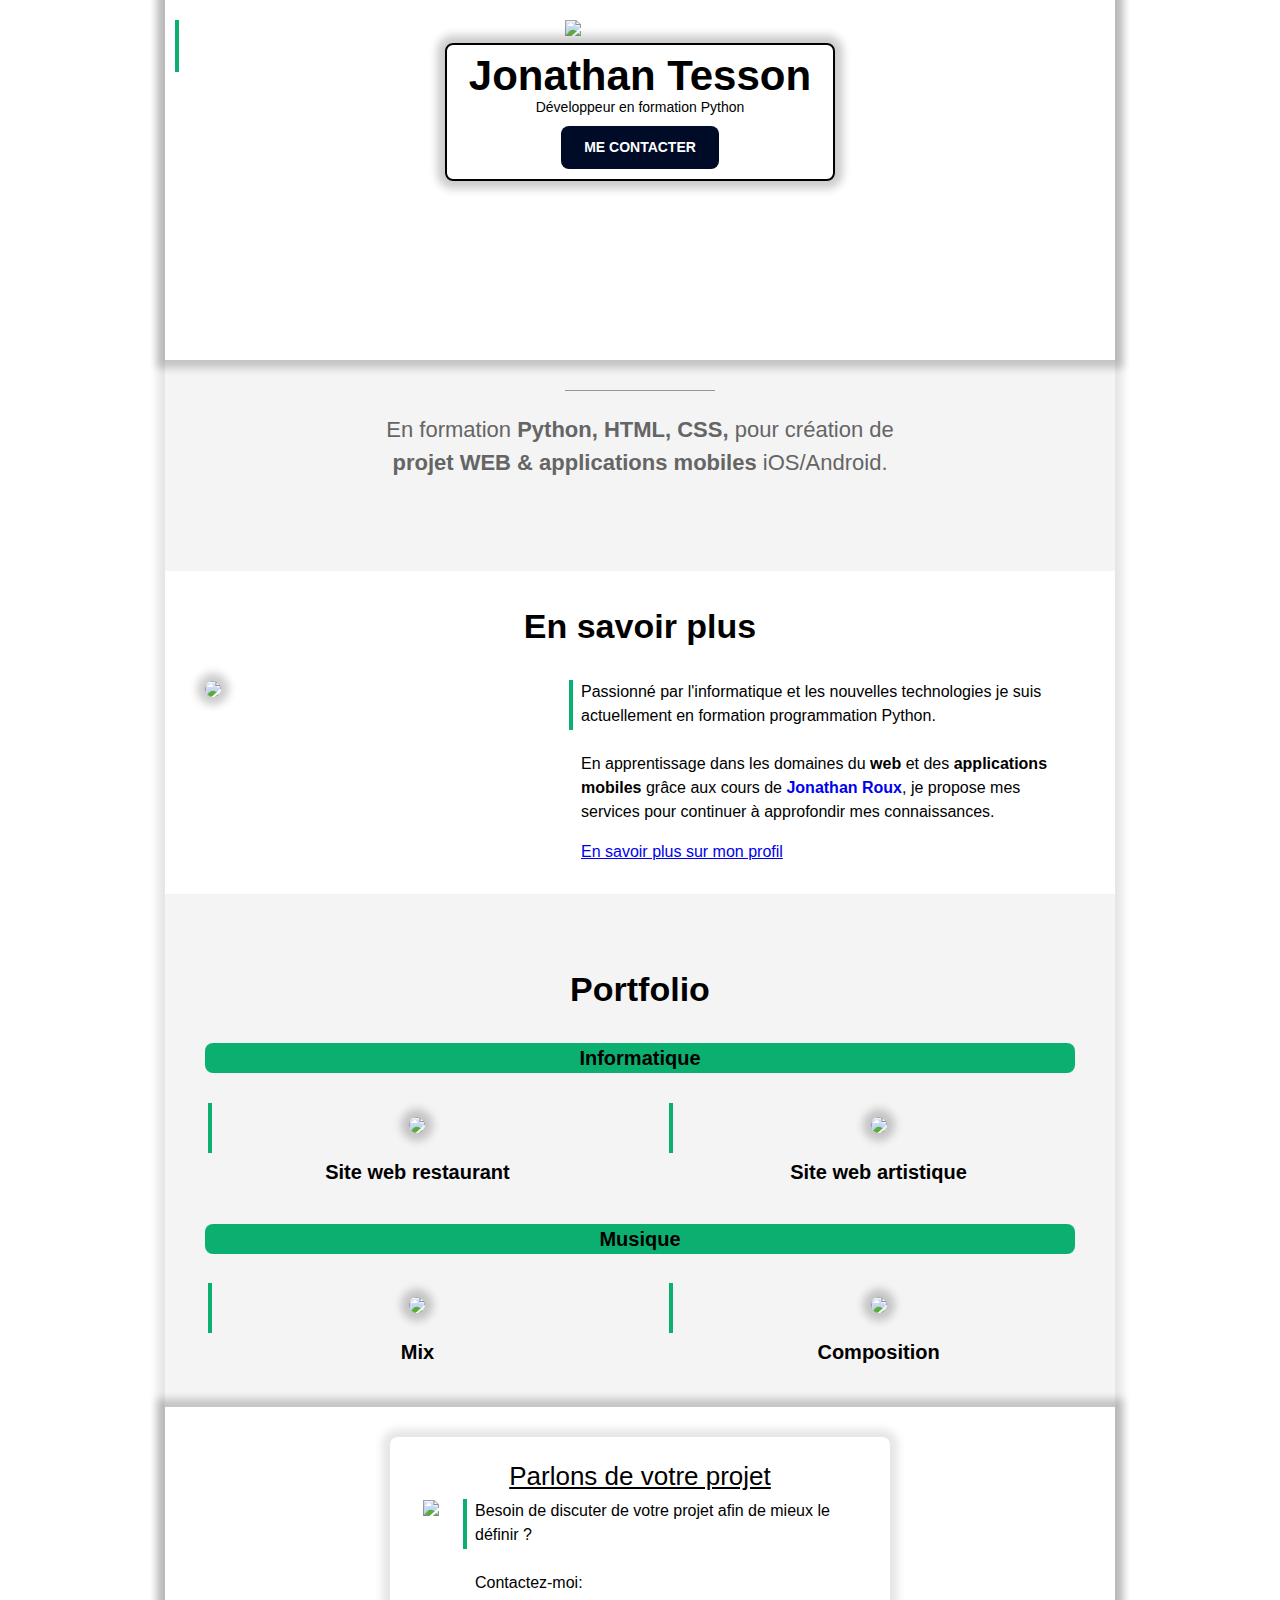
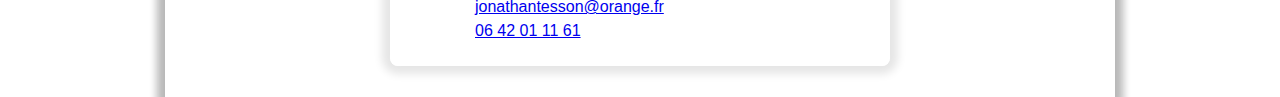
==== index.html @ e757218a "Add files via upload" ====
<!DOCTYPE html>
<html lang="fr">
<head>
    <meta charset="UTF-8">
    <meta name="viewport" content="width=device-width, initial-scale=1.0">
    <title>Jonathan Tesson</title>
    <link rel="stylesheet" href="style.css">





</head>

<body>
<div class="jonath">

    <!-- COUVERTURE -->
    <div class="cover">
        <img class="cover-profile" src="image/jonathan1.png"/>

            <div class="cover_filtre"> 
                <h1>Jonathan Tesson</h1>
                <p>Développeur en formation Python</p>
                

                <div style="text-align: center;">
                    <a class="contact-button" href="mailto:jonathantesson@orange.fr?subject=Contact%20depuis%20site%20pro%20:">ME CONTACTER</a>
                </div>
            </div> 

        <div class="cover-contact">
           <p> <a href="mailto:jonathantesson@orange.fr?subject=Contact%20depuis%20site%20pro%20:">jonathantesson@orange.fr</a> </p>
           <p> <a href="tel:+33642011161">06 42 01 11 61</a> </p>
        </div>

    </div>

    <!-- SECTION GRISE 1 -->
    <div class="section section-grise1">

       <div class="separateur"></div>
        <p>En formation <b>Python, HTML, CSS, </b>pour création de <b>projet WEB & applications mobiles</b> iOS/Android.</p>
        

    </div>

    <!-- SECTION BLANCHE -->
    <div class="section">
        <h2>En savoir plus</h2>
        <img src="image/profile2.jpg" class="col-contenu" class="encadrer"/>
        <div class="col-contenu float-right">
            <div class="texte-avec-ligne-verticale">
                <p>Passionné par l'informatique et les nouvelles technologies je suis actuellement en formation programmation Python.<br><br> En apprentissage dans les domaines du <b>web</b> et des <b>applications mobiles</b> grâce aux cours de <a style="text-decoration: none; font-weight: bold;" href="https://jonathanroux.com/fr/" target="_blank">Jonathan Roux</a>, je propose mes services pour continuer à approfondir mes connaissances.</p>
                <a href="https://www.linkedin.com/in/jonathan-tesson-info" target="_blank">En savoir plus sur mon profil</a>     
            </div>
            <!--<div class="linkedin">
                <a href="#"><img src="linkedin.png"></a>
            </div> --->
        </div>
    </div>
  
      <!-- SECTION GRISE 2 -->
      <div class="section section-grise2">
        <h2>Portfolio</h2>
        <h4 style="text-align: center; font-size: 20px; font-weight: bold; margin-left: auto; margin-right: auto; background-color:var(--color1); border-radius: 8px; color: black;">Informatique</h4>



        <table class="col-portfolio" style="display: inline-block">
            <tr>
                <td><div class="barre-verticale"></div></td>
                <td style="width:100%;"><a href="portfolio-site-restaurant.html"><img style="width:100%;" src="image/project1small.jpg"></a></td>
            </tr>
            <tr>
                <td></td>
                <td align="centre"><a  style="text-decoration: none;color: black; font-size: 20px   "  href="portfolio-site-restaurant.html">Site web restaurant</a></td>
            </tr>
        </table>

        <table class="col-portfolio float-right">
            <tr>
                <td><div class="barre-verticale"></div></td>
                <td style="width: 100%; "><a href="portfolio-site-artistique.html"><img style="width:100%;" src="image/bleusmall.jpg"></a></td>
            </tr>
            <tr>
                <td></td>
                <td align="centre">
                    <a style="text-decoration: none;color: black; font-size: 20px;   " href="portfolio-site-artistique.html">Site web artistique </a></td>
            </tr>
        </table>

        <h4 class="musique">Musique</h4>

        <table class="col-portfolio" style="display: inline-block">
            
            <tr>
               
                <td><div class="barre-verticale"></div></td>
                <td style="width:100%;"><a href="portfolio-mix.html"><img style="width:100%;" src="image/dj11.jpg"></a></td>
            </tr>
            <tr>
                <td></td>
                <td align="centre"><a  style="text-decoration: none;color: black; font-size: 20px   "  href="portfolio-site-restaurant.html">Mix</a></td>
            </tr>
        </table>


        <table class="col-portfolio float-right">
            <tr>
                <td><div class="barre-verticale"></div></td>
                <td style="width: 100%; "><a href="portfolio-creation-musique.html"><img style="width:100%;" src="image/Musique.jpg"></a></td>
            </tr>
            <tr>
                <td></td>
                <td align="centre">
                    <a style="text-decoration: none;color: black; font-size: 20px;   " href="portfolio-site-artistique.html">Composition </a></td>
            </tr>
        </table>



    </div>

       <!-- SECTION BLANCHE -->
        <!-- <iframe src="contact-frame.html" scrolling="no"/> -->
<div class=bandeau-fin>
         
            
        <div class="fond">   
                <div class= "centre-frame">                   
                        <div class="frame">
                            <h3 class="frame-title"><u>Parlons de votre projet </u></h3>
                            <table style="width: 100%">
                                <tr>
                                    <td valign="top" align="center"><img src="image/jonathan1.png" style="width: 100px"></td>
                                    <td>
                                        <div class="texte-avec-ligne-verticale"
                                        style="margin-left: 20px">
                                            <p>
                                                Besoin de discuter de votre projet 
                                                afin de mieux le définir ?
                                                <br><br>
                                                <p>Contactez-moi:</p>
                                                
                                                <p>
                                                    <a href="mailto:mon_email@gmail.com?subject=Contact%20depuis%20jonathanroux.com">jonathantesson@orange.fr</a>
                                                    <br>
                                                    <a href="tel:+33642011161">06 42 01 11 61 </a>
                                                </p>
                
                                            </p>
                                        </div>
                                    </td>
                                </tr>
                            </table>
                
                        </div>    
                </div>        
        </div>     
                

        
</div>
    


</div> <!--jonath fin-->  
</body>

</html>
---- style.css ----
* {
    box-sizing: border-box ;
}


:root{
    --color1: #0baf70;
    --color2: #f4f4f4;
}



body {
    margin:0;
    font-family: Arial;
    line-height: 1.5;
    max-width: 1000px;
    margin-left: auto;
    margin-right: auto;
    background-color: white;
}

.jonath{
    background-color:white;
    max-width: 950px;
    margin-left: auto;
    margin-right: auto;
    box-shadow: 0px 0px 8px 8px rgba(0, 0, 0, 0.1);
    
}

div.cover_filtre {
    max-width: 390px ; 
    background-color:#ffffffe1 ; 
    text-align: center;
    margin-left: auto;
    margin-right: auto;
    border: 2px solid black;
    border-radius: 8px;
    padding-bottom: 10px;
    box-shadow: 0px 0px 8px 8px rgba(0, 0, 0, 0.2);
}
/*-------------------*/

div.fond {

    
    padding-top: 0px;
    /*background-color: rgba(255, 255, 255, 0.685);*/
    padding-bottom: 0px;
}


div.cover_filtre_2 {
    
    background-color: #ffffffe1; 
    text-align: center;
    margin-left: auto;
    margin-right: auto;
    border: 1px solid black;
    border-radius: 8px;
    padding-bottom: 10px;
    box-shadow: 0px 0px 8px 8px rgba(0, 0, 0, 0.2);
    padding-top: 4px;
    padding-bottom: 4px;
    padding-left: 4px;
    padding-right: 4px ;
    max-width:255px ;
    max-height: 60px;
}


a.contact-button2 {
    color: white;
    border: 1px solid black;
    padding: 8px 20px;
    text-decoration: none;
    background-color: #000b27;
    display: inline-block;
    font-weight: bold;
    border-radius: 8px;
    
    
    font-size: 14px;
}



div.cover_filtre_2 h1{
font-size: 30px;

}



.bandeau-fin {
    background: url(image/cover.jpg) no-repeat center/cover;
    height: 290px;
    box-shadow: 0px 0px 8px 8px rgba(0, 0, 0, 0.2);
}

.bandeau-fin2 {
    background: url(image/cover2.jpg) no-repeat center/cover;
    height: 290px;
    box-shadow: 0px 0px 8px 8px rgba(0, 0, 0, 0.2);
}

.bandeau-fin3 {
    background: url(image/coverdj.jpg) no-repeat center/cover;
    height: 290px;
    box-shadow: 0px 0px 8px 8px rgba(0, 0, 0, 0.2);
}

/*iframe {
    width: 100%;
    border: none;
    max-height: 350px;  
}*/

div.cover {
    background: url(image/cover_overlay.png) no-repeat center/100% 100%,url(image/cover.jpg) no-repeat center/cover;
    height: 360px;
    position: relative;
    box-shadow: 0px 0px 8px 8px rgba(0, 0, 0, 0.2);
}  

img.cover-profile {
    height: 150px;
    position: relative;
    left: 50%;
    margin-left: -75px;
    margin-top: 20px;
   
}

h1 {
    color:black;
    text-align: center;
    font-size: 42px;
    margin-top: 10px;
    margin-bottom: 0px;
    line-height: 1;
    
}

div.cover p {
    color: black;
    text-align: center;
    margin-top: 0px;
    font-size: 14px;
    margin-bottom: 8px;
}

div.cover-contact {
    /*background-color: #ff000080;*/
    position: absolute;
    top: 20px;
    left: 10px;
    border-left: 4px solid var(--color1);
    padding-left: 8px;
}

div.cover-contact p {
    text-align: left;
    margin-top: 0px;
    margin-bottom: 0px;
}
div.cover-contact p:first-child {
    margin-bottom: 10px;
}

div.cover-contact * {
    color: white;
    font-size: 14px;
}


a.contact-button {
    color: white;
    border: 3px solid transparent;
    padding: 8px 20px;
    text-decoration: none;
    background-color: #000b27;
    display: inline-block;
    font-weight: bold;
    
    font-size: 14px;
    border-radius: 8px;
}

a.contact-button-portfolio {

    position: absolute; 
    right: 20px; 
    top:22px;
}

a.contact-button:hover {
    color: var(--color1);
    border: 3px solid var(--color1);
}
a.contact-button2:hover{

    color: var(--color1);
    border: 1px solid var(--color1);

}

div.section {
    padding-left: 40px;
    padding-right: 40px;
    padding-top: 30px ;
    padding-bottom: 30px ;
    overflow: auto; 
      
}

div.section img{
    box-shadow: 0px 0px 8px 8px rgba(0, 0, 0, 0.2);
    border-radius: 8px;

}



/*
div.linkedin {

    padding-bottom: 20px;
    
}

div.linkedin img {
    width: 30px;
    float: right;
    box-shadow: 0px 0px 4px 4px rgba(0, 0, 0, 0.1);
    
    
}

*/




div.section-grise1 {
    background: url(image/triangle2white.svg)  no-repeat center bottom -1px/100%;
    background-color: var(--color2);
    padding-bottom: 70px;
    
}

div.section-grise2 {
    background: url(image/triangle1white.svg) no-repeat center top/100%;
    background-color: var(--color2);
    padding-top: 70px;
    font-weight: bold;
  
    
   
}

h2 {
    text-align: center;
    font-size: 34px;
    margin-top: 0px;




}
div.separateur {
height: 1px;
width: 150px;
background-color: #979797;
position: relative;
left: 50%;
margin-left: -75px;


}


div.section-grise1 p{
    
    font-size: 22px;
    color: #656565;
    text-align: center;
    max-width: 520px;
    margin-left: auto;
    margin-right: auto;
    
}

img.col-contenu {
    width: 40%;
}

div.col-contenu {
    width: 60% ;
    padding-left: 16px; 
}

.float-right {
    float: right;
}



div.texte-avec-ligne-verticale {
    border-left: 4px solid var(--color1);
    padding-left: 8px;
    height: 50px;
    display: inline-block;
}

div.texte-avec-ligne-verticale p {
    margin-top: 0;
}


div.texte-avec-ligne-vertical:first-child {
    margin-top: 0px;
  
}

div.barre-verticale {

    height: 50px;
    width: 4px;
    background-color: var(--color1);
    margin-right: 8px ;

}

.col-portfolio {
    width: 47%;
    text-align: center;
     

}
div.centre-frame{
    text-align: center;
}

div.centre-frame h3 {
    text-align: center;
    font-size: 26px;
    font-weight: normal;
    margin: 0;

   
}


div.centre-frame p {
 text-align: left;
 margin: 0px;
}

div.centre-frame a {
    
    margin: 0px;
    padding-bottom: 20px;
   }



div.frame {
    margin: 30px 50px;
    padding: 20px 30px;
    background-color :#ffffffd0;
    box-shadow: 0px 0px 8px 8px rgba(0, 0, 0, 0.1);
    border-radius: 8px;
    max-width: 500px;
    display: inline-block;
    

}

p.frame-title {

font-size:30px ;
margin-top: 5px;
margin-bottom: 0px;
text-align: center;
}




div.frame img {
 width: 100%;
}





/* PORTFOLIO*/

div.portfolio-header {
    height: 90PX;
    background: url(image/header.jpg)no-repeat center/cover;
    position: relative;
}

div.portfolio-headerdj {
    height: 90PX;
    background: url(image/headerdj.jpg)no-repeat center/cover;
    position: relative;
}

div.portfolio-headerfestival {
    height: 90PX;
    background: url(image/festival\ bleu.jpg)no-repeat center/cover;
    position: relative;
}

.portfolio-header-title {
    font-size: 26px;
    font-weight: bold;
    color: white;
    padding-top: 4px;
    padding-left: 8px;
    

}

h1.portfolio {
    font-size: 46px;
    color: black;
    line-height: 1;
    padding-top: 10px;
}

h2.portfolio {
    font-size: 26px;
    color: black;
    font-weight:normal;
    margin-bottom: 0;
   
}
.portfolio-back {
    color: var(--color1); 
    margin-left: -10px;
    font-weight: bold;  
     

}
img.portfolio {
    width: 70%;
    max-width: 475px;
   
    
}

.display-mobile{
    display: none;

}

div.centre-image {
    max-width: 500px;
    text-align: center;
    margin-left: auto;
    margin-right: auto;
    
    
}

div.centre-image img {
    margin-top: 20px;
    width: 100%;
    display: inline-block;
    text-align: center;
}
div.centre-image a {
    text-decoration: none;
    font-weight: bold;
    color: black;
    font-size: 20px;

}

h4.musique {
    max-height: 30px;
    text-align: center;
    font-size: 20px;
    font-weight: bold;
  

    
    background-color:var(--color1);
    border-radius: 8px;
    color:black;
    




    

}






            /* For mobile phones: */

@media only screen and (max-width: 604px) {

    h4.musique {

   display: inline-block;
   position: relative; /* postulat de départ */
   top: 50%; left: 50%; /* à 50%/50% du parent référent */
   transform: translate(-50%, -50%);
   padding-left: 38%;
   padding-right: 38%;
   margin-top: 39px;
   



    }



     
  img.cover-profile {
    height: 90px;
    margin-top: 75px;
    margin-left: -50px;
}

h1 {
    
    font-size: 30px;
    margin-top: 6px;
    margin-bottom: 0px;
}

div.cover p {
    margin-top: 2px;
    font-size: 13px;
}
.section {
    padding-left: 20px;
    padding-right: 20px;
   
}


div.section-grise1 {
    padding-bottom: 40px;
}

h2 {
    font-size: 30px;

}

img.col-contenu {
    width: 100%;
}

div.col-contenu {
    width: 100% ;
    padding-left: 0px; 
    margin-top: 20px;
}

.col-portfolio {
    width: 100%;
    text-align: center;
    margin-bottom: 20px;
}

div.frame {
    margin: 0;
    padding: 0;
    box-shadow: none;
    border-radius: 0px;
}
div.frame img {
    width: 70px;
}

div.cover {
    
    height: 288px;
    box-shadow: none;
 
}  

div.cover_filtre {
    max-width: 600px ; 
    border-radius: 0px;
    border: 2px solid transparent;
    
    box-shadow: none;
}   

.bandeau-fin {
    
    height: 189px;
    box-shadow: 0px 0px 8px 8px rgba(0, 0, 0, 0.2);
    
}

.bandeau-fin2 {
    
    height: 189px;
    box-shadow: 0px 0px 8px 8px rgba(0, 0, 0, 0.2);
    
}

.bandeau-fin3 {
    
    height: 189px;
    box-shadow: 0px 0px 8px 8px rgba(0, 0, 0, 0.2);
    
}




div.frame {
margin-bottom: 30px;

}

/* PORTFOLIO - MOBILE */

.portfolio-header-title {
    font-size: 19px;
    padding-top: 10px;
    padding-left: 4px;

}   

a.contact-button {
    padding: 7px 12px;
    margin-top: 22px;
    font-size: 12px;
    
}

a.contact-button-portfolio {
    right: 12px;  
    top:5px; 
}

h1.portfolio {
    font-size: 40px;
  
}

h2.portfolio {
    font-size: 22px;
   
}

img.portfolio {
    width: 100%;
    
}

.display-mobile{
    display: block;
}

}

@media only screen and (max-width: 414px) {


a.contact-button{
    margin-top: 0px;
}

a.contact-button-portfolio {
    right: 12px;  
    top:26px; 
}




}



@media only screen and (max-width: 360px){


    h4.musique {

        padding-left: 36%;
        padding-right: 36%;
        
}   
 

}





@media only screen and (max-width: 320px){



h4.musique {

        padding-left: 33%;
        padding-right: 33%;
        
}






div.frame h3 {

    font-size: 20px;
}
div.frame p {

    font-size: 10px;
}

.bandeau-fin {
    
    height: 148px;
    box-shadow: 0px 0px 8px 8px rgba(0, 0, 0, 0.2);
    
}

.bandeau-fin2 {
    
    height: 148px;
    box-shadow: 0px 0px 8px 8px rgba(0, 0, 0, 0.2);
    
}


.bandeau-fin3 {
    
    height: 148px;
    box-shadow: 0px 0px 8px 8px rgba(0, 0, 0, 0.2);
    
}

a.contact-button-portfolio {
    right: 12px;  
    top:31px; 
    padding: 4px;
}

.portfolio-back {
    color: var(--color1); 
    margin-left: -25px;
    font-weight: bold; 
    font-size: 12px; 
     

}

p.portfolio-header-title {
padding-top: 15px;
font-size: 15px;
 


}

}
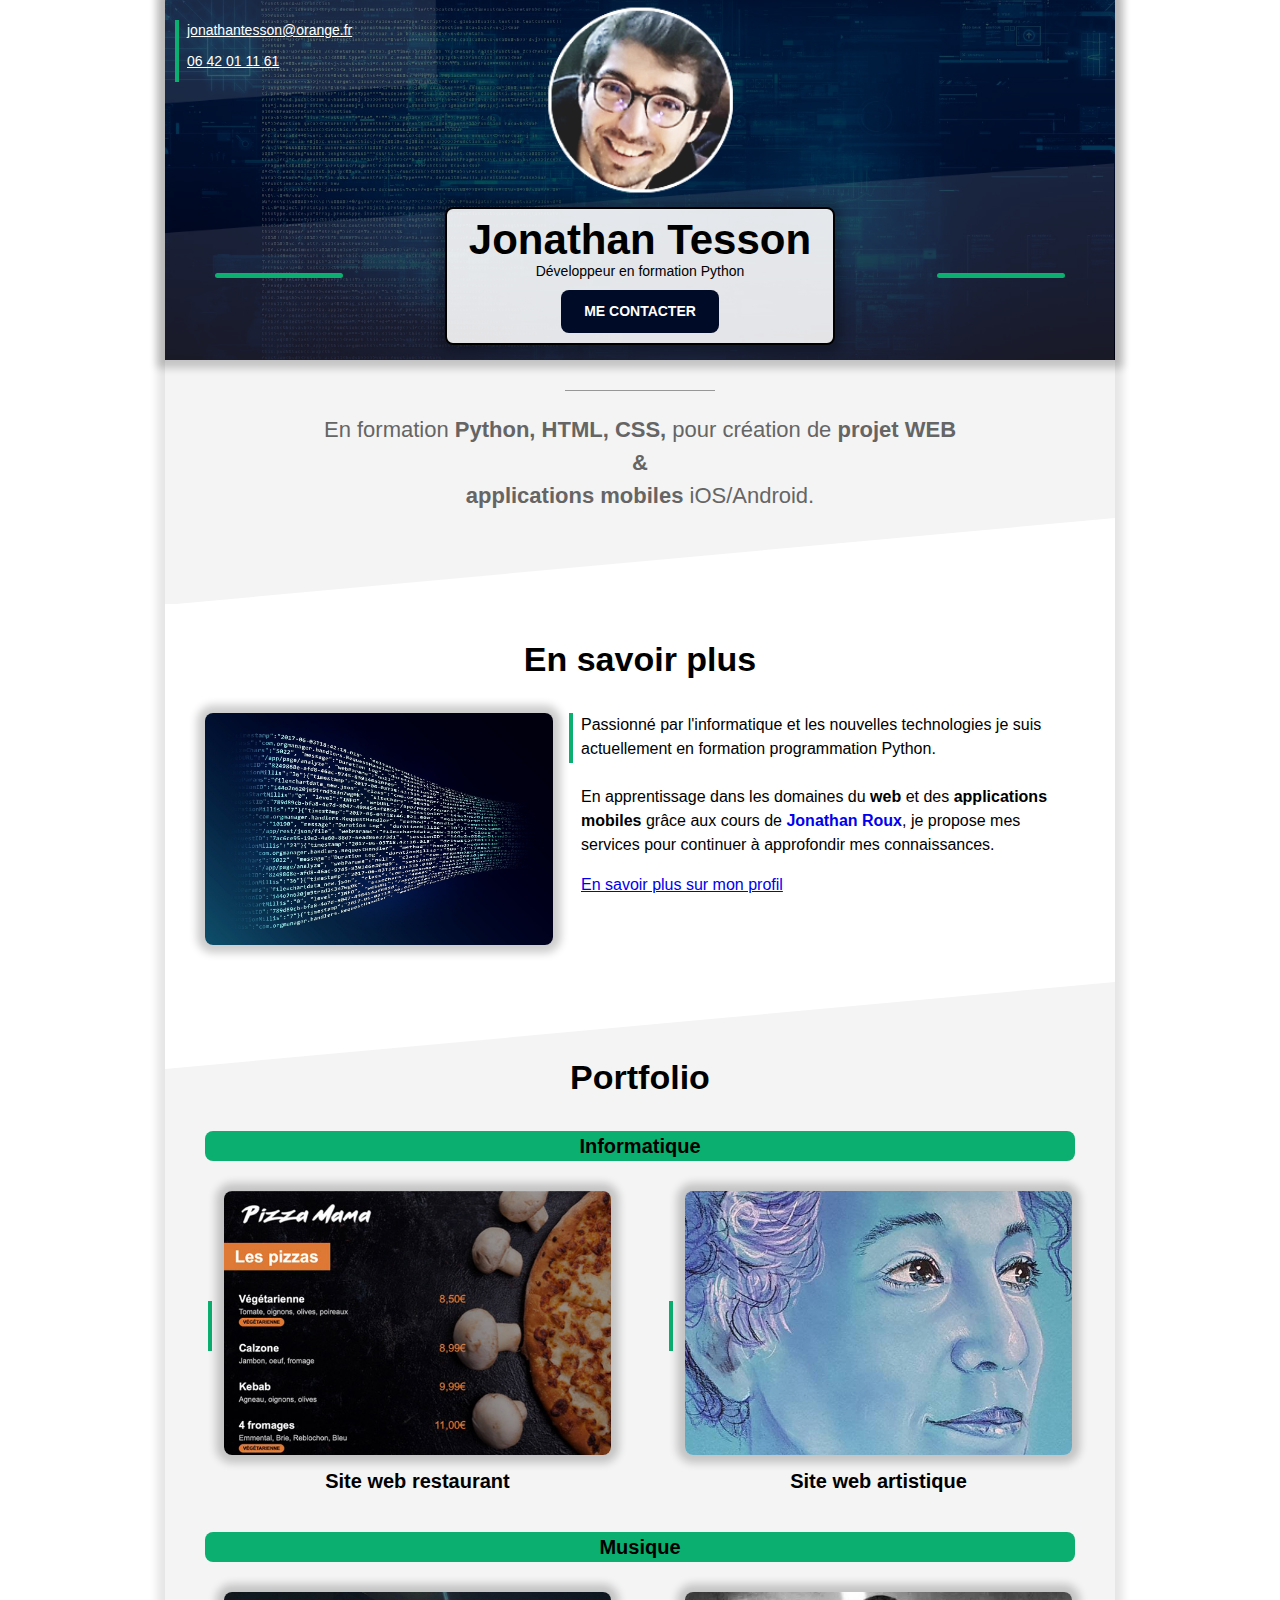
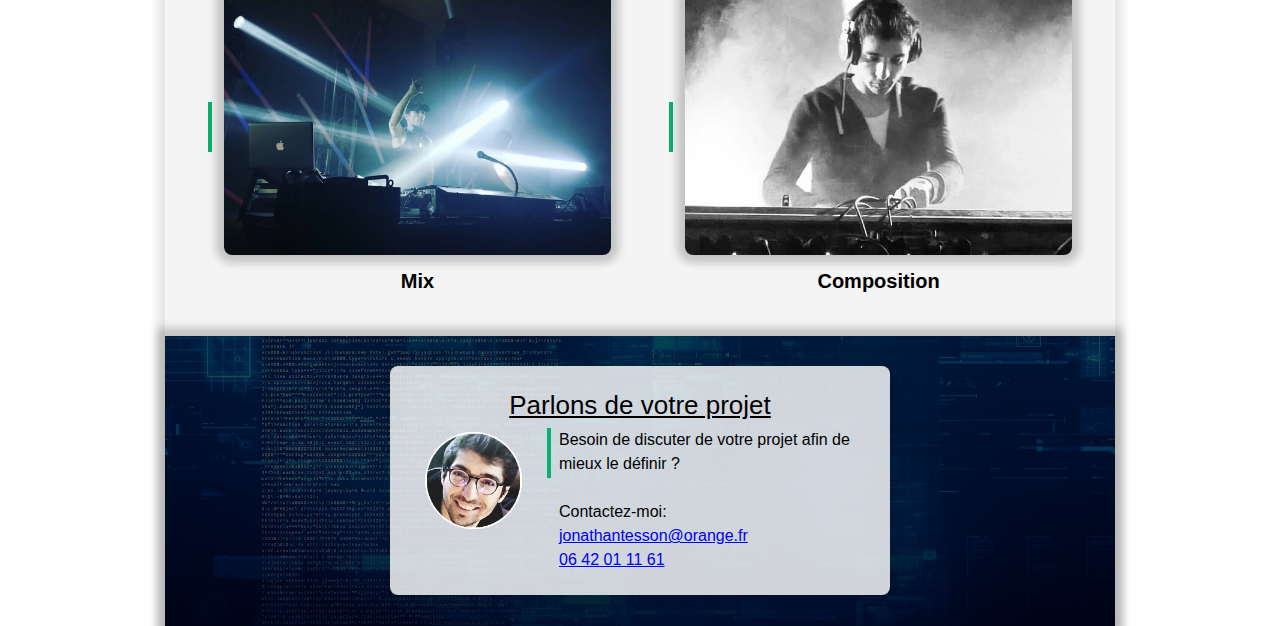
==== commit 9929d335: "Add files via upload" ====
--- a/index.html
+++ b/index.html
@@ -30,17 +30,33 @@
             </div> 
 
         <div class="cover-contact">
-           <p> <a href="mailto:jonathantesson@orange.fr?subject=Contact%20depuis%20site%20pro%20:">jonathantesson@orange.fr</a> </p>
-           <p> <a href="tel:+33642011161">06 42 01 11 61</a> </p>
+            <p> <a class="texte" href="mailto:jonathantesson@orange.fr?subject=Contact%20depuis%20site%20pro%20:">jonathantesson@orange.fr</a> </p>
+            <p> <a class="texte" href="tel:+33642011161">06 42 01 11 61</a> </p>
+
+            <div class="icone1">
+                <p> <a href="mailto:jonathantesson@orange.fr?subject=Contact%20depuis%20site%20pro%20:"><img class="icone" src="icone/icone-contact blanc.png"></a> </p>
+                <p> <a href="tel:+33642011161"><img class="icone"  src="icone/apple-phone blanc.png" ></a> </p>
+            </div>  
         </div>
 
+
+
+        
     </div>
+
+                <div class="vert">  </div>  
+              <div class="box">
+                <div class="vert2">  </div>
+            </div>
+             
+               
+
 
     <!-- SECTION GRISE 1 -->
     <div class="section section-grise1">
 
        <div class="separateur"></div>
-        <p>En formation <b>Python, HTML, CSS, </b>pour création de <b>projet WEB & applications mobiles</b> iOS/Android.</p>
+        <p>En formation <b>Python, HTML, CSS, </b>pour création de <b>projet WEB <br>&<br> applications mobiles</b> iOS/Android.</p>
         
 
     </div>
@@ -101,7 +117,7 @@
             </tr>
             <tr>
                 <td></td>
-                <td align="centre"><a  style="text-decoration: none;color: black; font-size: 20px   "  href="portfolio-site-restaurant.html">Mix</a></td>
+                <td align="centre"><a  style="text-decoration: none;color: black; font-size: 20px   "  href="portfolio-mix.html">Mix</a></td>
             </tr>
         </table>
 
@@ -114,7 +130,7 @@
             <tr>
                 <td></td>
                 <td align="centre">
-                    <a style="text-decoration: none;color: black; font-size: 20px;   " href="portfolio-site-artistique.html">Composition </a></td>
+                    <a style="text-decoration: none;color: black; font-size: 20px;   " href="portfolio-creation-musique.html">Composition </a></td>
             </tr>
         </table>
 
--- a/style.css
+++ b/style.css
@@ -67,6 +67,16 @@
     padding-right: 4px ;
     max-width:255px ;
     max-height: 60px;
+}
+
+img.icone {
+width: 0px;
+display:none ;
+
+}
+
+a.texte {
+  display: block;  
 }
 
 
@@ -125,11 +135,11 @@
 }  
 
 img.cover-profile {
-    height: 150px;
+    height: 200px;
     position: relative;
     left: 50%;
-    margin-left: -75px;
-    margin-top: 20px;
+    margin-left: -96px;
+    margin-top: 0px;
    
 }
 
@@ -157,6 +167,7 @@
     top: 20px;
     left: 10px;
     border-left: 4px solid var(--color1);
+    
     padding-left: 8px;
 }
 
@@ -195,10 +206,33 @@
     top:22px;
 }
 
+/*****************************************************/
+/*
+.hover:hover {
+    
+   content: url(image/En-cour-de-dévlopement.jpg);
+}
+*/
+/*****************************************************/
+
+
+
+
+
+
+
+
 a.contact-button:hover {
     color: var(--color1);
     border: 3px solid var(--color1);
-}
+
+
+
+
+}
+
+
+
 a.contact-button2:hover{
 
     color: var(--color1);
@@ -240,7 +274,39 @@
 
 */
 
-
+.vert {
+top:273px; 
+margin-left: 50PX;   
+position: absolute;
+background-color: var(--color1);
+border-radius: 8px;
+width: 10%;
+height: 5px;
+max-width: 200PX;
+
+}
+
+.box{
+    display: flex;
+    flex-direction: row-reverse;
+
+
+}
+
+
+.vert2 {
+
+top:273px; 
+margin-right: 50PX;  
+position: absolute;
+background-color:var(--color1);
+border-radius: 8px;
+width: 10%;
+height: 5px;
+max-width: 200PX;
+
+
+}
 
 
 div.section-grise1 {
@@ -286,9 +352,10 @@
     font-size: 22px;
     color: #656565;
     text-align: center;
-    max-width: 520px;
+    max-width: 640px;
     margin-left: auto;
     margin-right: auto;
+   
     
 }
 
@@ -510,7 +577,17 @@
 
             /* For mobile phones: */
 
-@media only screen and (max-width: 604px) {
+@media only screen and (max-width: 627px) {
+
+    .vert {
+        top:253px; 
+    }
+
+    .vert2 {
+        top:253px; 
+    }
+    
+    
 
     h4.musique {
 
@@ -531,10 +608,18 @@
 
      
   img.cover-profile {
-    height: 90px;
-    margin-top: 75px;
-    margin-left: -50px;
-}
+    height: 150px;
+    margin-top: 10px;
+    margin-left: -65px;
+    padding-top: 10px;
+    
+
+}
+
+
+
+
+
 
 h1 {
     
@@ -556,6 +641,7 @@
 
 div.section-grise1 {
     padding-bottom: 40px;
+    
 }
 
 h2 {
@@ -591,7 +677,7 @@
 
 div.cover {
     
-    height: 288px;
+    height: 289px;
     box-shadow: none;
  
 }  
@@ -599,8 +685,8 @@
 div.cover_filtre {
     max-width: 600px ; 
     border-radius: 0px;
-    border: 2px solid transparent;
-    
+    border: 2px solid transparent; /*--------------------------------*/
+    padding-bottom: 15px;
     box-shadow: none;
 }   
 
@@ -608,6 +694,7 @@
     
     height: 189px;
     box-shadow: 0px 0px 8px 8px rgba(0, 0, 0, 0.2);
+    
     
 }
 
@@ -644,14 +731,14 @@
 
 a.contact-button {
     padding: 7px 12px;
-    margin-top: 22px;
+    margin-top: 0px;
     font-size: 12px;
     
 }
 
 a.contact-button-portfolio {
     right: 12px;  
-    top:5px; 
+    top:26px; 
 }
 
 h1.portfolio {
@@ -675,7 +762,47 @@
 
 }
 
-@media only screen and (max-width: 414px) {
+@media only screen and (max-width: 480px) {
+
+
+    .vert {
+        top:270px; 
+    }
+
+    .vert2 {
+        top:270px; 
+    }
+
+/* ******************************contact icone*********************/
+img.icone {
+    width: 30px;
+    display:flex;
+    margin: 0;
+    padding: 0;
+}
+
+
+div.cover-contact {
+    border: 0px solid red;
+    
+}
+
+div.icone1{
+    position: absolute;
+    top: -10px;
+    left: 0px;
+    border-left: 4px solid var(--color1);
+    padding-left: 8px;
+    height: auto;
+}
+
+a.texte {
+    display:none ;
+    font-size: 0px;    
+}
+
+/* ******************************contact icone*********************/
+
 
 
 a.contact-button{
@@ -687,11 +814,58 @@
     top:26px; 
 }
 
-
-
-
-}
-
+div.frame {
+    
+    background-color :transparent;
+
+}
+
+
+
+.bandeau-fin {
+    background: url(image/cover-filtre.jpg) no-repeat center/cover;
+    height: 160px;
+    box-shadow: 0px 0px 8px 8px rgba(0, 0, 0, 0.2);
+    
+}
+
+.bandeau-fin2 {
+    background: url(image/cover2-filtre.jpg) no-repeat center/cover;
+    height: 160px;
+    box-shadow: 0px 0px 8px 8px rgba(0, 0, 0, 0.2);
+    
+}
+
+.bandeau-fin3 {
+    background: url(image/coverdj-filtre.jpg) no-repeat center/cover;
+    height: 160px;
+    box-shadow: 0px 0px 8px 8px rgba(0, 0, 0, 0.2);
+    
+}
+
+
+div.frame h3 {
+
+    font-size: 20px;
+}
+div.frame p {
+
+    font-size: 14px;
+}
+
+img.cover-profile {
+    height: 180px;
+    margin-top: 0px;
+    margin-left: -80px;
+
+}
+div.cover {
+
+    height: 309px;
+    
+
+}
+}
 
 
 @media only screen and (max-width: 360px){
@@ -703,7 +877,67 @@
         padding-right: 36%;
         
 }   
- 
+div.frame h3 {
+
+    font-size: 22px;
+}
+div.frame p {
+
+    font-size: 12px;
+}
+
+
+
+img.cover-profile {
+    height: 180px;
+    margin-top: 0px;
+    margin-left: -77px; 
+
+}
+
+div.cover {
+
+    height: 309px;
+
+}
+
+/* ******************************contact icone*********************/
+
+
+
+img.icone {
+    width: 30px;
+    display:flex;
+    margin: 0;
+    padding: 0;
+}
+
+
+
+div.cover-contact {
+    border: 0px solid red;
+    
+}
+
+div.icone1{
+    position: absolute;
+    top: -10px;
+    left: 0px;
+    border-left: 4px solid var(--color1);
+    padding-left: 8px;
+    height: auto;
+}
+
+a.texte {
+    display:none ;
+    font-size: 0px;    
+}
+
+/* ******************************contact icone*********************/
+
+
+
+
 
 }
 
@@ -736,24 +970,34 @@
     font-size: 10px;
 }
 
+
+
+div.frame {
+    
+    background-color :transparent;
+
+}
+
+
+
 .bandeau-fin {
-    
-    height: 148px;
+    background: url(image/cover-filtre.jpg) no-repeat center/cover;
+    height: 147px;
     box-shadow: 0px 0px 8px 8px rgba(0, 0, 0, 0.2);
     
 }
 
 .bandeau-fin2 {
-    
-    height: 148px;
+    background: url(image/cover2-filtre.jpg) no-repeat center/cover;
+    height: 147px;
     box-shadow: 0px 0px 8px 8px rgba(0, 0, 0, 0.2);
     
 }
 
 
 .bandeau-fin3 {
-    
-    height: 148px;
+    background: url(image/coverdj-filtre.jpg) no-repeat center/cover;
+    height: 147px;
     box-shadow: 0px 0px 8px 8px rgba(0, 0, 0, 0.2);
     
 }
@@ -780,5 +1024,59 @@
 
 
 }
+img.cover-profile {
+  
+    
+    height: 180px;
+    margin-top: 0px;
+    margin-left: -82px;
+   
+}
+
+
+div.cover {
+
+    height: 308px;
+}
+/* ******************************contact icone*********************/
+img.icone {
+    width: 30px;
+    display:flex;
+    margin: 0;
+    padding: 0;
+}
+
+
+div.cover-contact {
+    border: 0px solid red;
+    
+}
+
+div.icone1{
+    position: absolute;
+    top: -10px;
+    left: 0px;
+    border-left: 4px solid var(--color1);
+    padding-left: 8px;
+    height: auto;
+}
+
+a.texte {
+    display:none ;
+    font-size: 0px;    
+}
+
+/* ******************************contact icone*********************/
+
+
+}
+
+
+@media only screen and (max-width: 320px){
+
+    div.cover {
+
+        height: 309px;
+    }
 
 }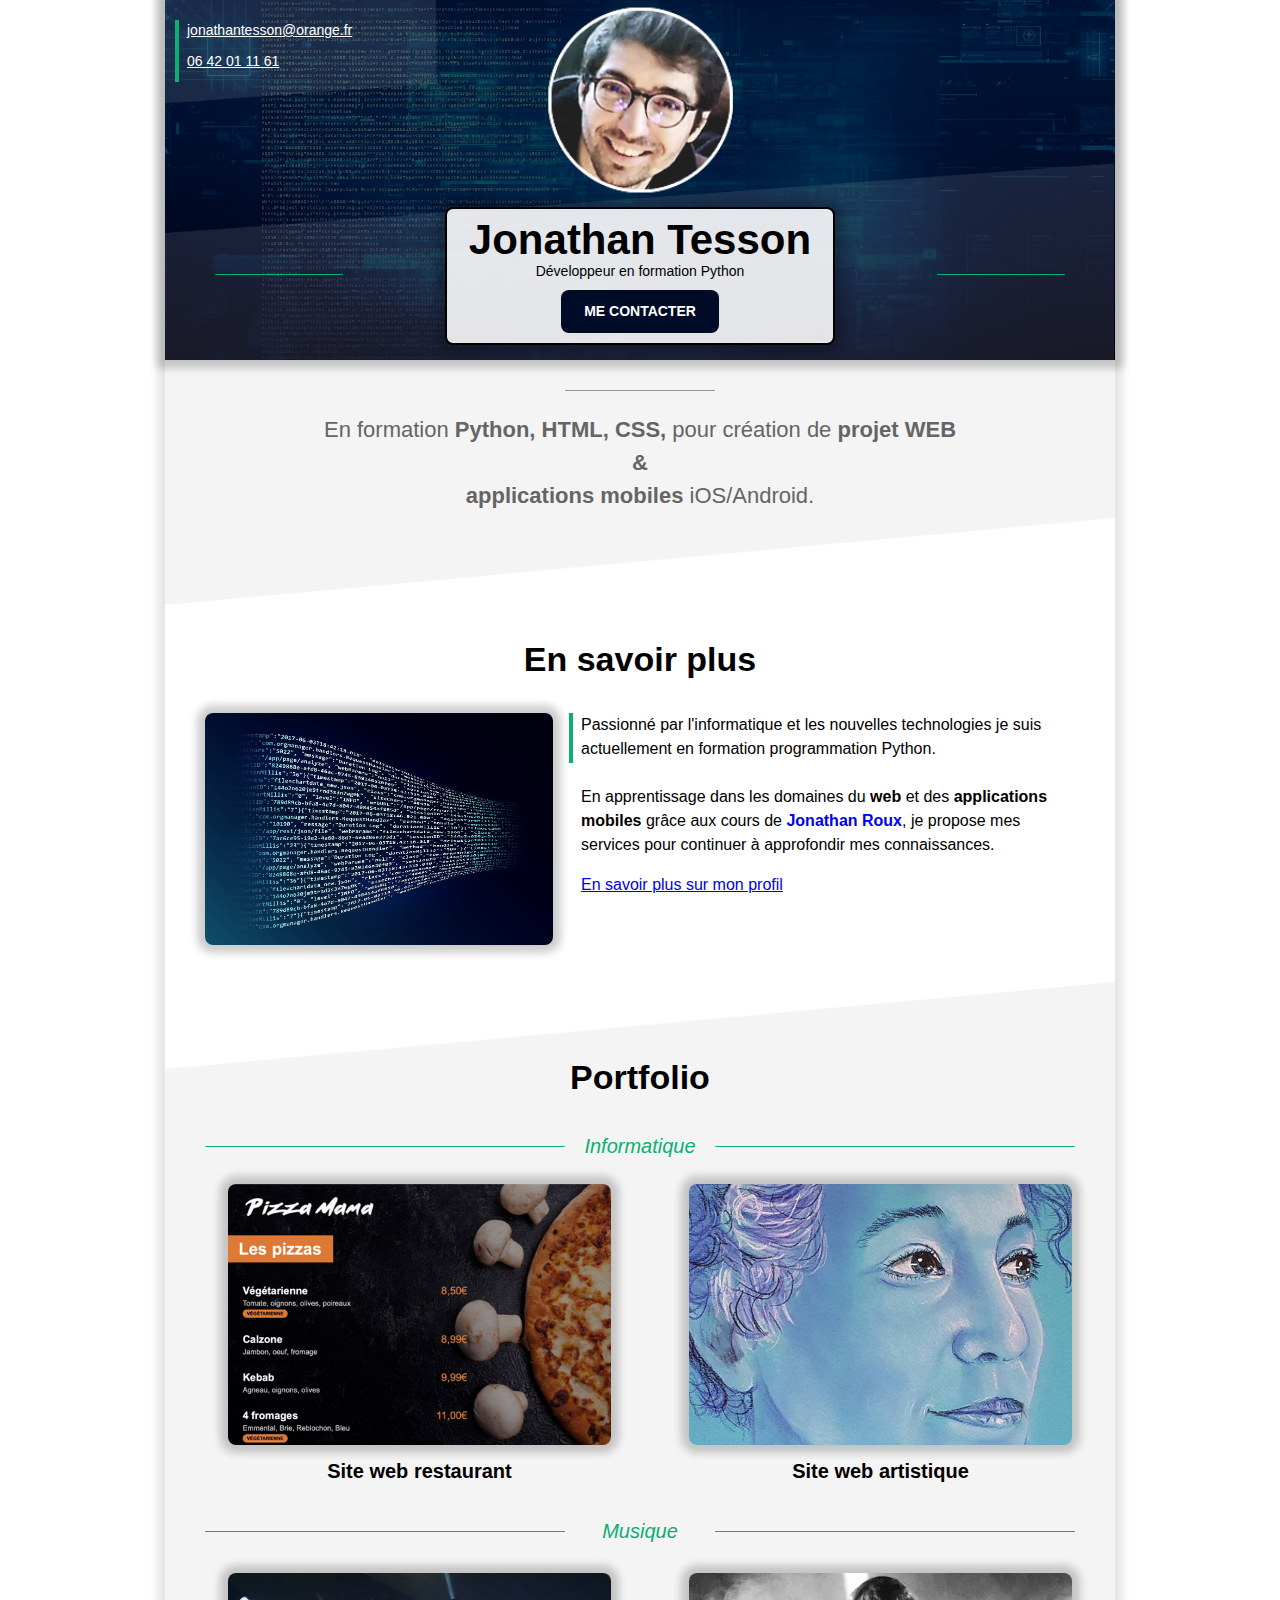
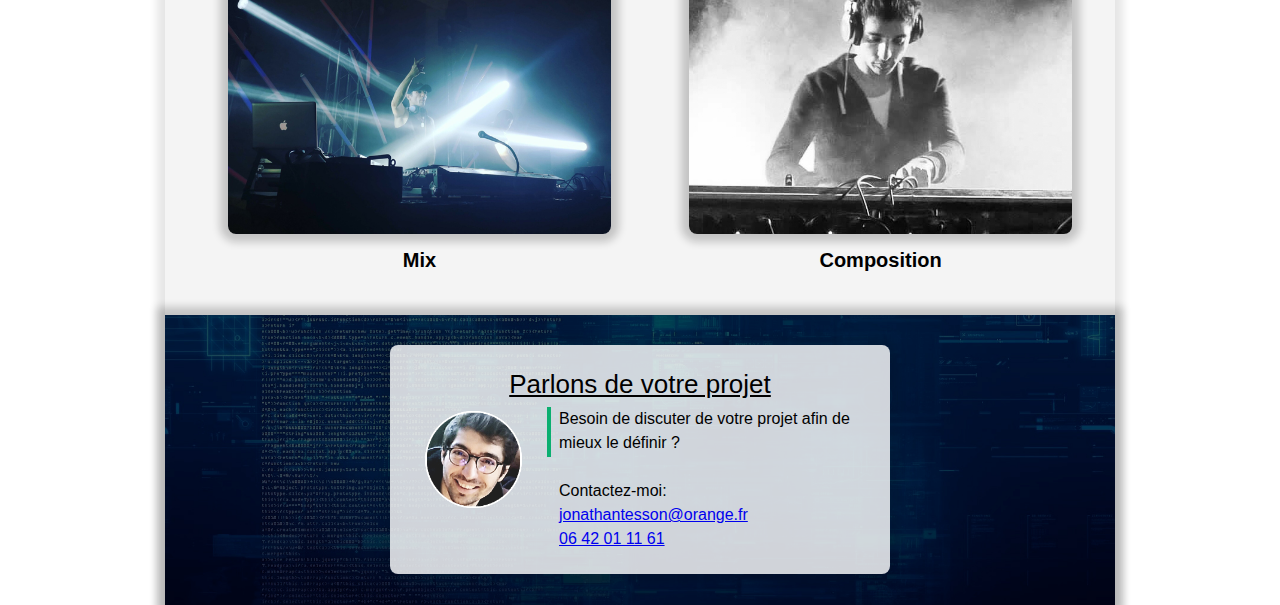
==== commit 613af955: "Add files via upload" ====
--- a/index.html
+++ b/index.html
@@ -45,6 +45,8 @@
     </div>
 
                 <div class="vert">  </div>  
+
+
               <div class="box">
                 <div class="vert2">  </div>
             </div>
@@ -79,7 +81,35 @@
       <!-- SECTION GRISE 2 -->
       <div class="section section-grise2">
         <h2>Portfolio</h2>
-        <h4 style="text-align: center; font-size: 20px; font-weight: bold; margin-left: auto; margin-right: auto; background-color:var(--color1); border-radius: 8px; color: black;">Informatique</h4>
+
+
+
+
+
+<div class="bonus">
+    
+                <div class="xxxtexte">
+                        <p>Informatique</p>       
+                </div>
+
+
+                <div class="xxxcolor"></div>       
+                
+
+
+        <div class="box">
+                <div class="xxxcolor2"></div>
+                       
+        </div>
+</div>
+        
+
+
+
+
+
+
+
 
 
 
@@ -106,7 +136,30 @@
             </tr>
         </table>
 
-        <h4 class="musique">Musique</h4>
+
+
+
+        <div class="bonus2">
+    
+                    <div class="xxxtexte">
+                            <p>Musique</p>       
+                    </div>
+
+
+                    <div class="xxxcolor"></div>       
+                    
+
+
+                <div class="box">
+                    <div class="xxxcolor2"></div>
+                        
+                </div>
+        </div>
+    
+
+
+
+       <h4 class="musique">Musique</h4>
 
         <table class="col-portfolio" style="display: inline-block">
             
--- a/style.css
+++ b/style.css
@@ -275,13 +275,13 @@
 */
 
 .vert {
-top:273px; 
+top:274px; 
 margin-left: 50PX;   
 position: absolute;
 background-color: var(--color1);
 border-radius: 8px;
 width: 10%;
-height: 5px;
+height: 1px;
 max-width: 200PX;
 
 }
@@ -296,17 +296,130 @@
 
 .vert2 {
 
-top:273px; 
+top:274px; 
 margin-right: 50PX;  
 position: absolute;
 background-color:var(--color1);
 border-radius: 8px;
 width: 10%;
-height: 5px;
+height: 1px;
 max-width: 200PX;
 
-
-}
+}
+
+.xxxtexte {
+    font-family: 'Gill Sans', 'Gill Sans MT', Calibri, 'Trebuchet MS', sans-serif, 'Arial Narrow', Arial, sans-serif;
+    text-align: center;
+    font-size: 20px;
+    font-weight: lighter;
+    font-style: italic;
+    margin-left: auto;
+    margin-right: auto;
+    
+    border-radius: 8px;
+    color:var(--color1);
+    margin-bottom: -15px;
+    padding-bottom: 0;
+    z-index: 1;
+    
+
+}
+
+.xxxtexte p{
+
+    margin-bottom: 0;
+    
+}
+
+
+
+.xxxcolor {
+    
+    width: 30%;
+    background-color:var(--color1) ;
+    border-radius: 8px;
+    height: 1px;
+    position: absolute;
+    max-width: 360px;
+    
+}
+
+
+.bonus{
+    
+    height: 50px;
+}
+
+
+.bonus2{
+    
+    height: 50px;
+}
+
+
+.xxxcolor2 {
+    
+    width: 30%;
+    background-color:var(--color1)  ;
+    border-radius: 8px;
+    height: 1px;
+    position: absolute;
+    max-width: 360px;
+   
+   
+    
+    
+
+}
+
+.xxxcolor2{
+
+padding: 0;
+
+}
+
+
+
+
+
+
+
+
+
+
+
+/*
+.newvert {
+    top:1145PX; 
+    margin-left: 50PX;   
+    position: absolute;
+    background-color: red;
+    border-radius: 8px;
+    width: 25%;
+    height: 5px;
+    max-width: 320PX;
+}
+
+
+.newvert2 {
+    top:1145px; 
+    margin-right: 50PX;   
+    position: absolute;
+    background-color: red;
+    border-radius: 8px;
+    width: 25%;
+    height: 5px;
+    max-width: 320PX;
+}
+
+*/
+
+
+
+
+
+
+
 
 
 div.section-grise1 {
@@ -393,10 +506,18 @@
 
 div.barre-verticale {
 
-    height: 50px;
-    width: 4px;
-    background-color: var(--color1);
+    height: 8px;
+    width: 8px;
+    
     margin-right: 8px ;
+
+
+    /*
+    border-top: 9px solid transparent;
+    border-bottom: 9px solid transparent;
+    border-left: 15px solid var(--color1);*/
+    
+    
 
 }
 
@@ -408,6 +529,7 @@
 }
 div.centre-frame{
     text-align: center;
+    /*font-family: 'Gill Sans', 'Gill Sans MT', Calibri, 'Trebuchet MS', sans-serif*/
 }
 
 div.centre-frame h3 {
@@ -553,24 +675,18 @@
 h4.musique {
     max-height: 30px;
     text-align: center;
-    font-size: 20px;
+    font-size: 1px;
     font-weight: bold;
   
 
     
-    background-color:var(--color1);
+    background-color: transparent;
     border-radius: 8px;
-    color:black;
-    
-
-
-
-
-    
-
-}
-
-
+    color:transparent;   
+
+}
+
+ 
 
 
 
@@ -578,6 +694,24 @@
             /* For mobile phones: */
 
 @media only screen and (max-width: 627px) {
+
+
+
+    .xxxcolor {
+        max-width: 50px;
+       
+    }
+
+    .xxxcolor2 {
+        max-width: 50px;
+       
+    }
+
+
+
+
+
+
 
     .vert {
         top:253px; 
@@ -595,9 +729,11 @@
    position: relative; /* postulat de départ */
    top: 50%; left: 50%; /* à 50%/50% du parent référent */
    transform: translate(-50%, -50%);
+   
    padding-left: 38%;
    padding-right: 38%;
    margin-top: 39px;
+   margin-bottom: 20px;
    
 
 
@@ -766,11 +902,11 @@
 
 
     .vert {
-        top:270px; 
+        top:272px; 
     }
 
     .vert2 {
-        top:270px; 
+        top:272px; 
     }
 
 /* ******************************contact icone*********************/
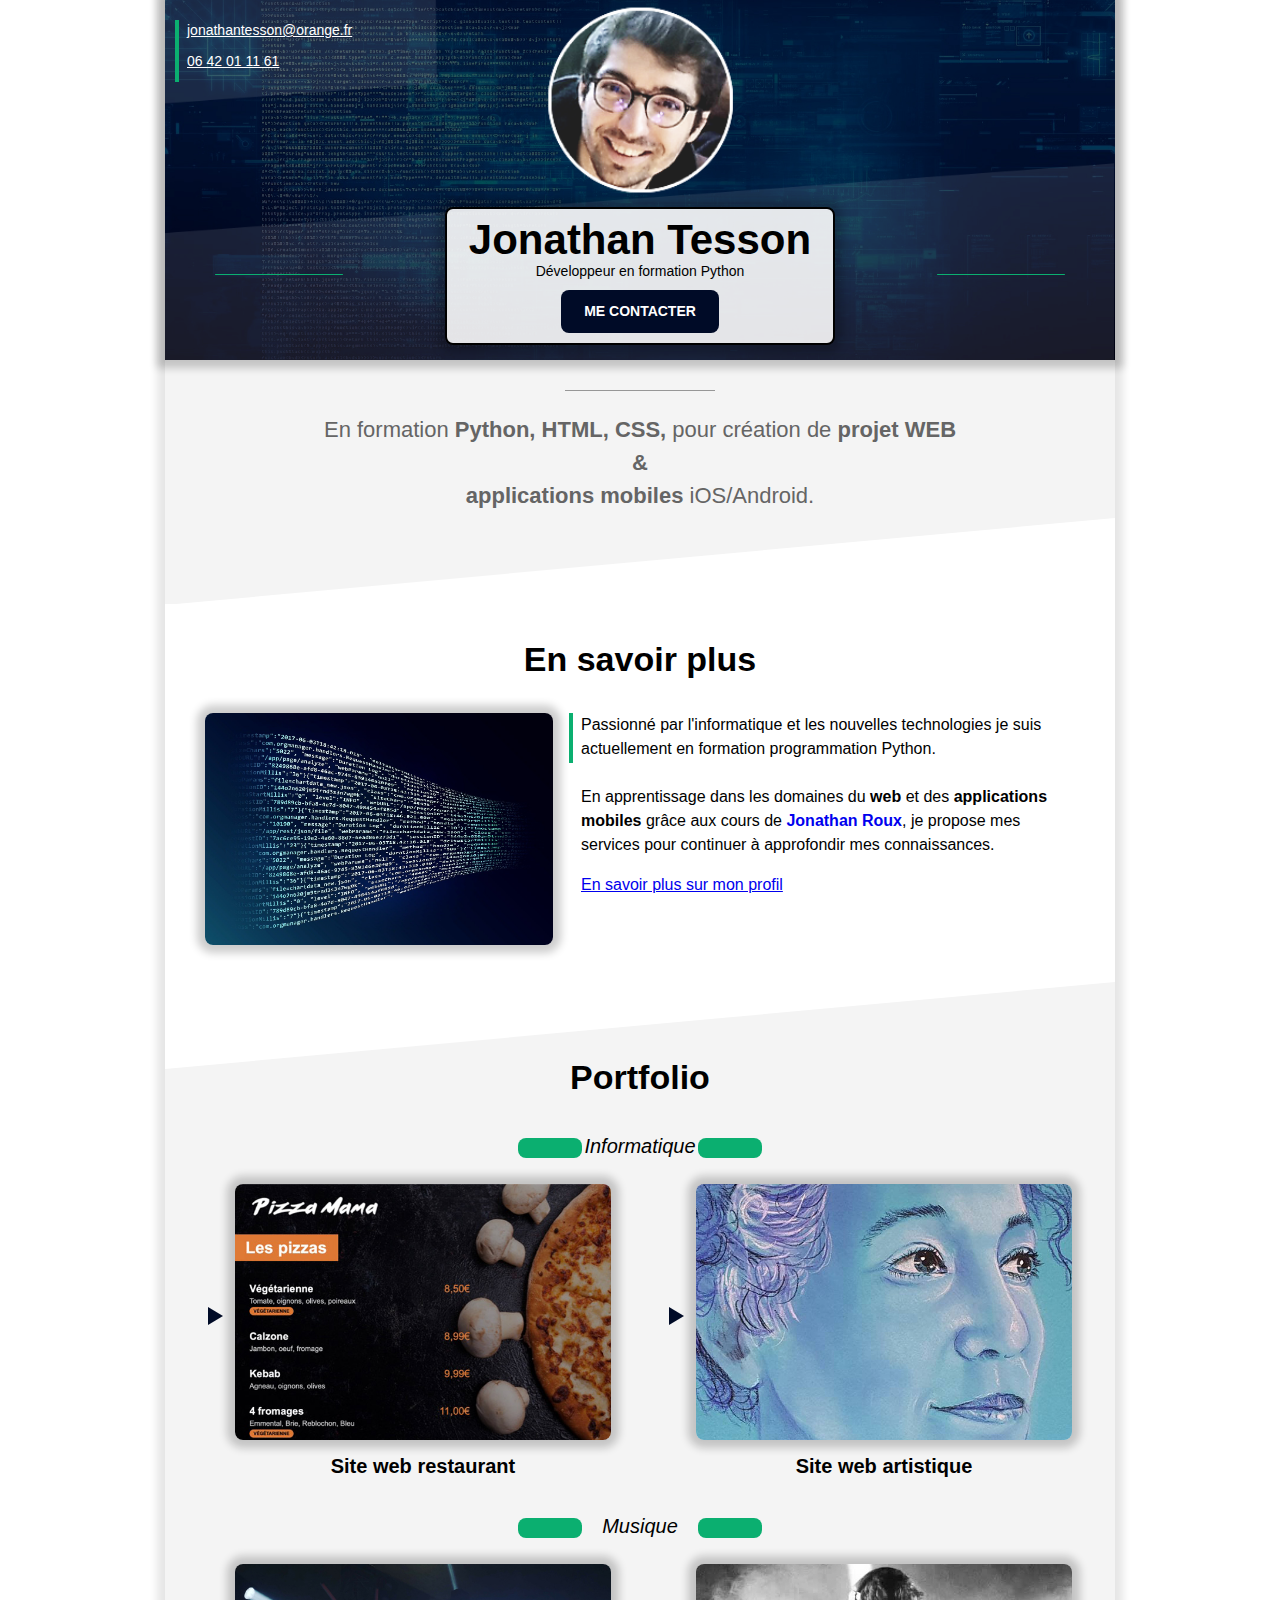
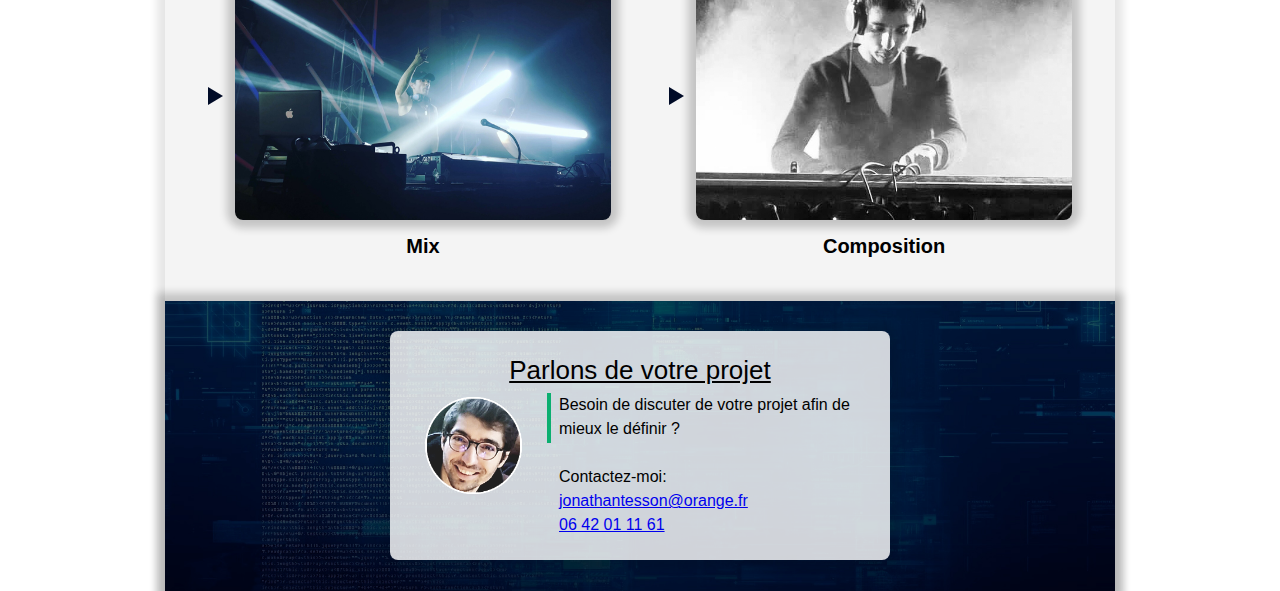
==== commit d8c8746b: "Add files via upload" ====
--- a/index.html
+++ b/index.html
@@ -97,7 +97,7 @@
                 
 
 
-        <div class="box">
+        <div class="box2">
                 <div class="xxxcolor2"></div>
                        
         </div>
@@ -127,7 +127,7 @@
         <table class="col-portfolio float-right">
             <tr>
                 <td><div class="barre-verticale"></div></td>
-                <td style="width: 100%; "><a href="portfolio-site-artistique.html"><img style="width:100%;" src="image/bleusmall.jpg"></a></td>
+                <td style="width: 100%;"><a href="portfolio-site-artistique.html"><img style="width:100%;" src="image/bleusmall.jpg"></a></td>
             </tr>
             <tr>
                 <td></td>
@@ -135,11 +135,13 @@
                     <a style="text-decoration: none;color: black; font-size: 20px;   " href="portfolio-site-artistique.html">Site web artistique </a></td>
             </tr>
         </table>
-
-
-
-
-        <div class="bonus2">
+        
+        <p class="musique2"></p>
+        
+
+
+
+        <div class="bonus">
     
                     <div class="xxxtexte">
                             <p>Musique</p>       
@@ -150,7 +152,7 @@
                     
 
 
-                <div class="box">
+                <div class="box2">
                     <div class="xxxcolor2"></div>
                         
                 </div>
@@ -159,7 +161,7 @@
 
 
 
-       <h4 class="musique">Musique</h4>
+       
 
         <table class="col-portfolio" style="display: inline-block">
             
--- a/style.css
+++ b/style.css
@@ -317,8 +317,8 @@
     margin-right: auto;
     
     border-radius: 8px;
-    color:var(--color1);
-    margin-bottom: -15px;
+    color:black;
+    margin-bottom: -40px;
     padding-bottom: 0;
     z-index: 1;
     
@@ -335,12 +335,16 @@
 
 .xxxcolor {
     
-    width: 30%;
+    width: 5%;
     background-color:var(--color1) ;
     border-radius: 8px;
-    height: 1px;
+    height: 20px;
     position: absolute;
     max-width: 360px;
+    margin-left:58px ;
+    display: inline-block;
+    margin-top: 17px;
+    
     
 }
 
@@ -348,6 +352,7 @@
 .bonus{
     
     height: 50px;
+    text-align: center;
 }
 
 
@@ -359,18 +364,36 @@
 
 .xxxcolor2 {
     
-    width: 30%;
+    width: 5%;
     background-color:var(--color1)  ;
     border-radius: 8px;
-    height: 1px;
+    height: 20px;
     position: absolute;
     max-width: 360px;
+    
    
-   
-    
-    
-
-}
+    margin-right: 58px;
+    
+    
+
+    /*margin-right: 53%;*/
+    
+    
+
+}
+
+
+.box2{
+    
+    display: inline-flex;
+    flex-direction: row-reverse;
+    
+    
+    
+
+
+}
+
 
 .xxxcolor2{
 
@@ -512,10 +535,10 @@
     margin-right: 8px ;
 
 
-    /*
+    
     border-top: 9px solid transparent;
     border-bottom: 9px solid transparent;
-    border-left: 15px solid var(--color1);*/
+    border-left: 15px solid #000b27;
     
     
 
@@ -686,6 +709,21 @@
 
 }
 
+
+h4.musique2 {
+    max-height: 30px;
+    text-align: center;
+    font-size: 1px;
+    font-weight: bold;
+  
+
+    
+    background-color: transparent;
+    border-radius: 8px;
+    color:transparent;   
+
+}
+
  
 
 
@@ -695,7 +733,10 @@
 
 @media only screen and (max-width: 627px) {
 
-
+    table.float-right {
+
+        margin: 0;
+    }
 
     .xxxcolor {
         max-width: 50px;
@@ -732,13 +773,37 @@
    
    padding-left: 38%;
    padding-right: 38%;
-   margin-top: 39px;
-   margin-bottom: 20px;
-   
-
-
+   margin-top: 0px;
+   margin-bottom: 0px;
 
     }
+
+
+    p.musique2 {
+
+        display: inline-block;
+        position: relative; /* postulat de départ */
+        top: 50%; left: 50%; /* à 50%/50% du parent référent */
+        transform: translate(-50%, -50%);
+        
+        padding-left: 38%;
+        padding-right: 38%;
+        margin-top: 0px;
+        margin-bottom: 0px;
+     
+         }
+     
+    .xxxtexte p{
+
+        margin-top: 0;
+    }
+
+
+
+
+
+
+
 
 
 
@@ -776,8 +841,11 @@
 
 
 div.section-grise1 {
-    padding-bottom: 40px;
-    
+    padding-bottom: 40px;   
+}
+
+div.section-grise2 {
+    padding-bottom: 40px;   
 }
 
 h2 {
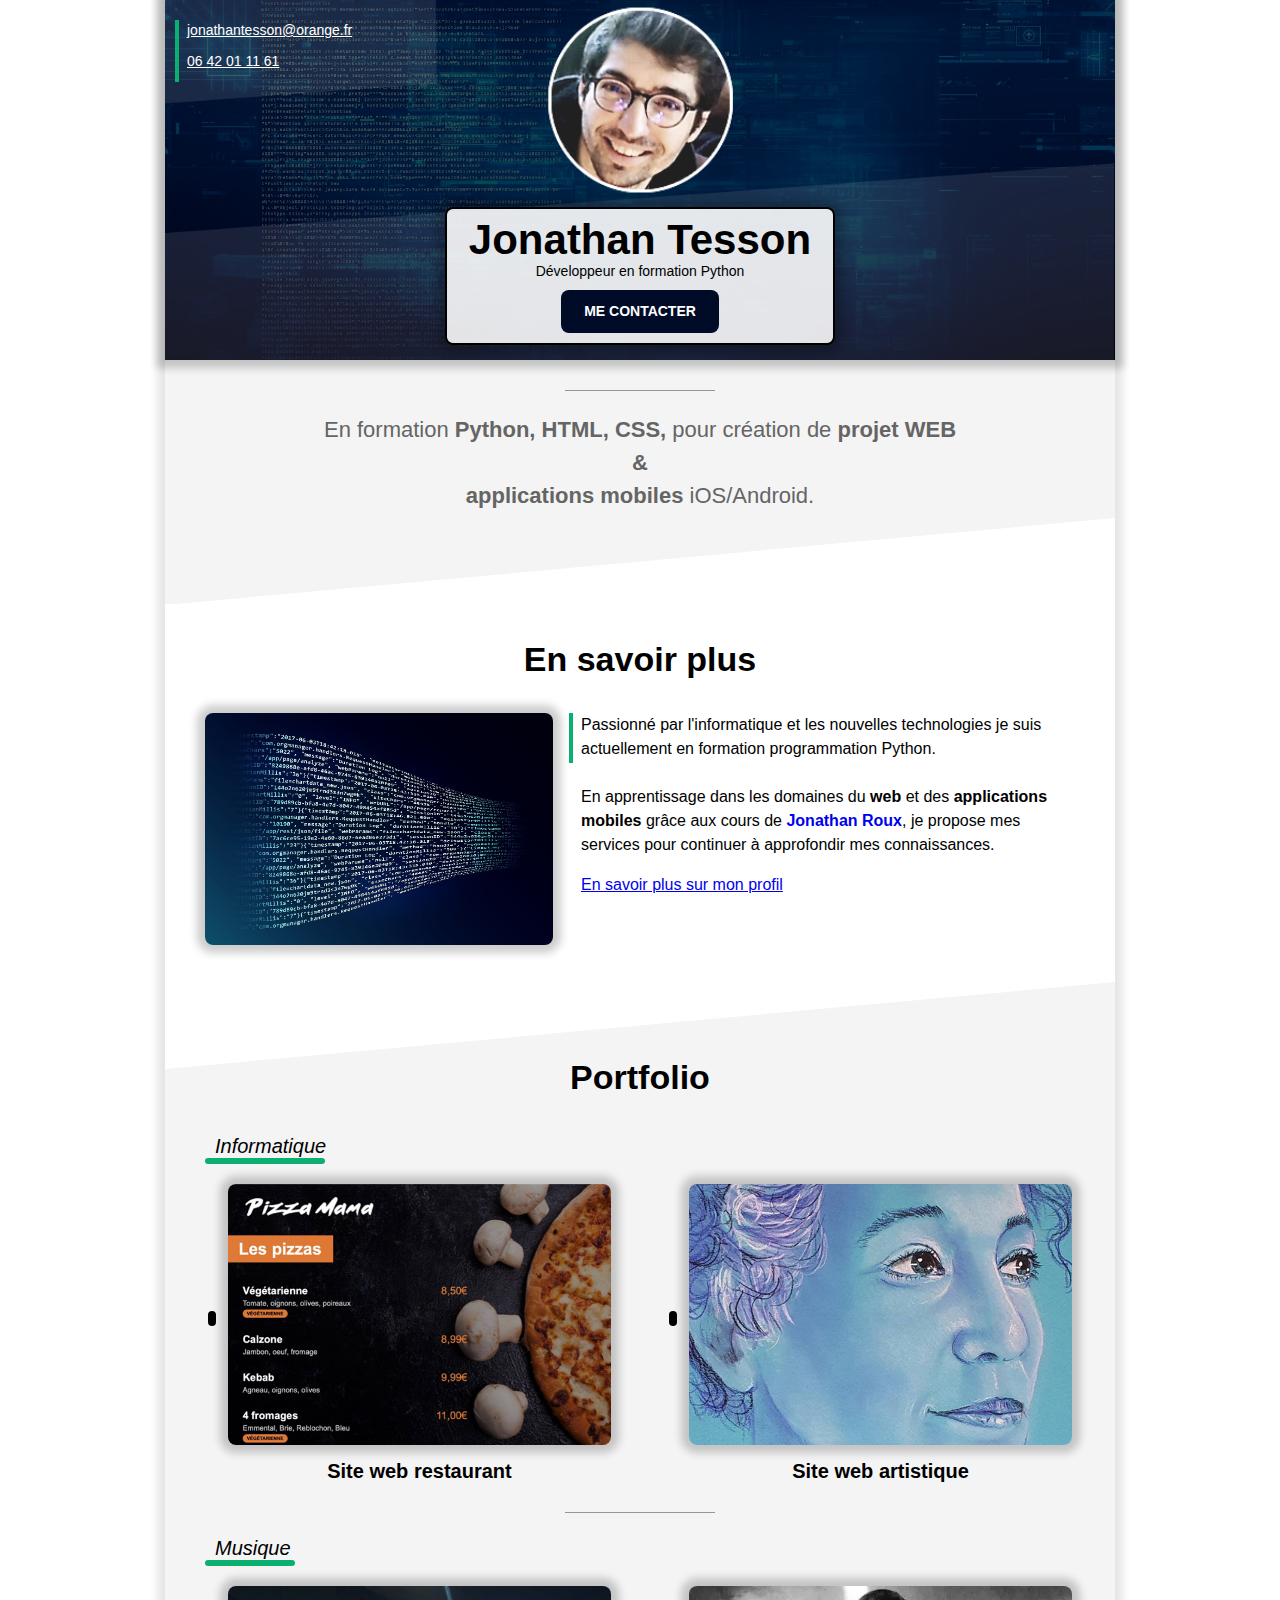
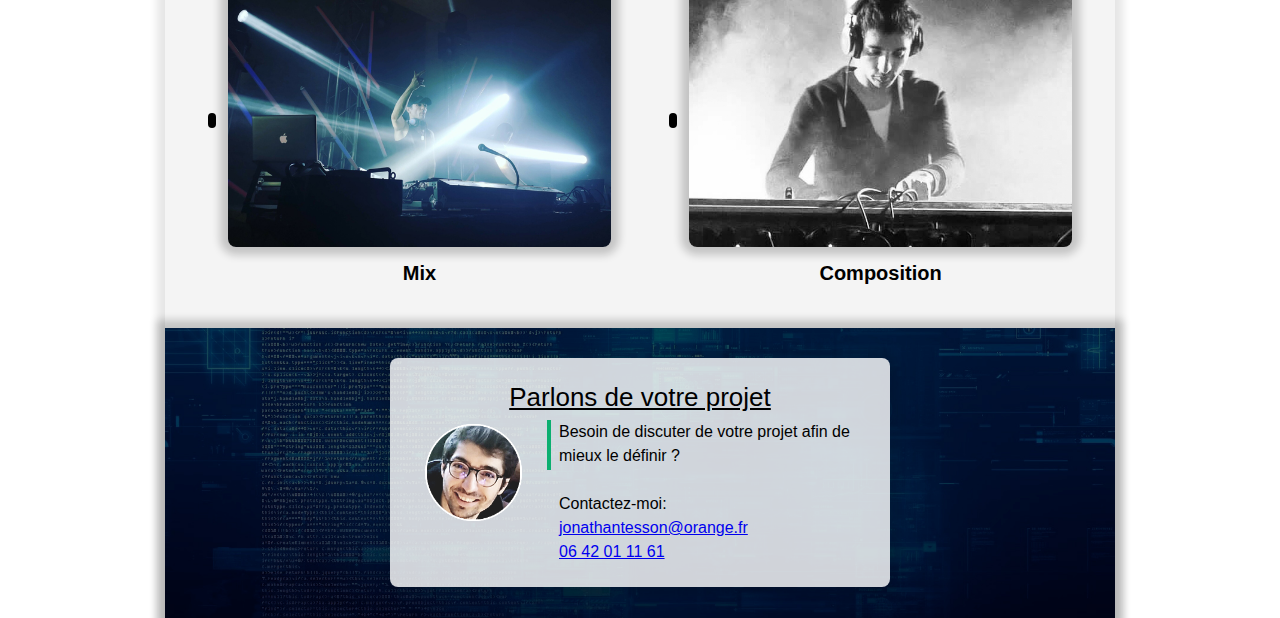
==== commit 870ea3f6: "Add files via upload" ====
--- a/index.html
+++ b/index.html
@@ -42,7 +42,7 @@
 
 
         
-    </div>
+            </div>
 
                 <div class="vert">  </div>  
 
@@ -95,12 +95,12 @@
 
                 <div class="xxxcolor"></div>       
                 
-
+<!--
 
         <div class="box2">
                 <div class="xxxcolor2"></div>
                        
-        </div>
+        </div>-->
 </div>
         
 
@@ -139,7 +139,7 @@
         <p class="musique2"></p>
         
 
-
+        <div class="separateur"></div>
 
         <div class="bonus">
     
@@ -148,14 +148,11 @@
                     </div>
 
 
-                    <div class="xxxcolor"></div>       
+                    <div class="xxxcolorx"></div>       
                     
 
 
-                <div class="box2">
-                    <div class="xxxcolor2"></div>
-                        
-                </div>
+               
         </div>
     
 
--- a/style.css
+++ b/style.css
@@ -275,6 +275,7 @@
 */
 
 .vert {
+display: none;
 top:274px; 
 margin-left: 50PX;   
 position: absolute;
@@ -295,7 +296,7 @@
 
 
 .vert2 {
-
+display: none;
 top:274px; 
 margin-right: 50PX;  
 position: absolute;
@@ -309,16 +310,15 @@
 
 .xxxtexte {
     font-family: 'Gill Sans', 'Gill Sans MT', Calibri, 'Trebuchet MS', sans-serif, 'Arial Narrow', Arial, sans-serif;
-    text-align: center;
+    
     font-size: 20px;
     font-weight: lighter;
     font-style: italic;
-    margin-left: auto;
-    margin-right: auto;
-    
+   
+    padding-left: 10px;
     border-radius: 8px;
     color:black;
-    margin-bottom: -40px;
+    margin-bottom: -20px;
     padding-bottom: 0;
     z-index: 1;
     
@@ -335,13 +335,13 @@
 
 .xxxcolor {
     
-    width: 5%;
+    width: 120px;
     background-color:var(--color1) ;
     border-radius: 8px;
-    height: 20px;
+    height: 6px;
     position: absolute;
     max-width: 360px;
-    margin-left:58px ;
+    
     display: inline-block;
     margin-top: 17px;
     
@@ -349,10 +349,25 @@
 }
 
 
+.xxxcolorx {   
+    width: 90px;
+    background-color:var(--color1) ;
+    border-radius: 8px;
+    height: 6px;
+    position: absolute;
+    max-width: 360px;
+    
+    display: inline-block;
+    margin-top: 17px;
+
+ }
+
+
+
 .bonus{
     
     height: 50px;
-    text-align: center;
+    
 }
 
 
@@ -364,10 +379,10 @@
 
 .xxxcolor2 {
     
-    width: 5%;
+    width: 7%;
     background-color:var(--color1)  ;
     border-radius: 8px;
-    height: 20px;
+    height: 10px;
     position: absolute;
     max-width: 360px;
     
@@ -483,6 +498,8 @@
 }
 
 
+
+
 div.section-grise1 p{
     
     font-size: 22px;
@@ -529,16 +546,18 @@
 
 div.barre-verticale {
 
-    height: 8px;
+    height: 15px;
     width: 8px;
     
     margin-right: 8px ;
-
-
-    
-    border-top: 9px solid transparent;
+    background-color: black;
+    border-radius: 8px;
+
+
+    
+    /*border-top: 9px solid transparent;
     border-bottom: 9px solid transparent;
-    border-left: 15px solid #000b27;
+    border-left: 15px solid #000b27;*/
     
     
 
@@ -733,21 +752,11 @@
 
 @media only screen and (max-width: 627px) {
 
-    table.float-right {
-
-        margin: 0;
-    }
-
-    .xxxcolor {
-        max-width: 50px;
-       
-    }
-
-    .xxxcolor2 {
-        max-width: 50px;
-       
-    }
-
+
+
+
+
+    
 
 
 
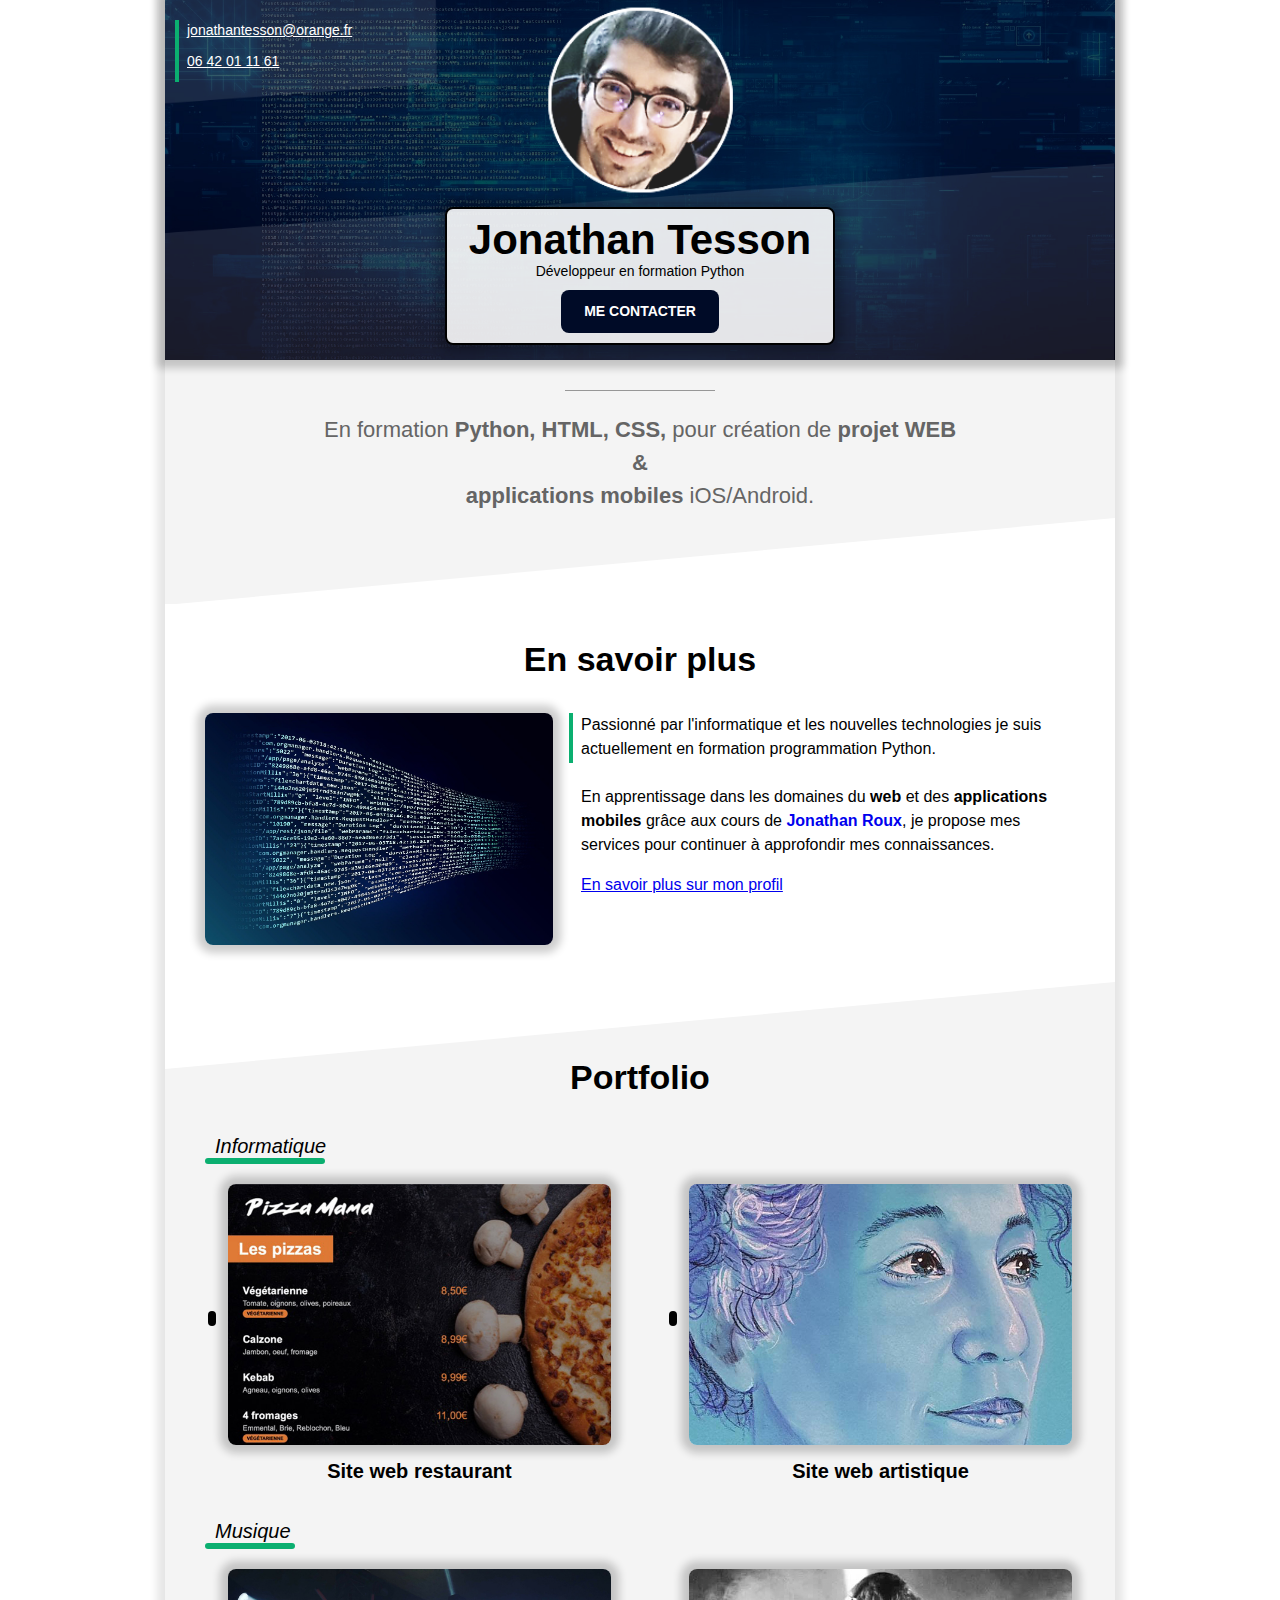
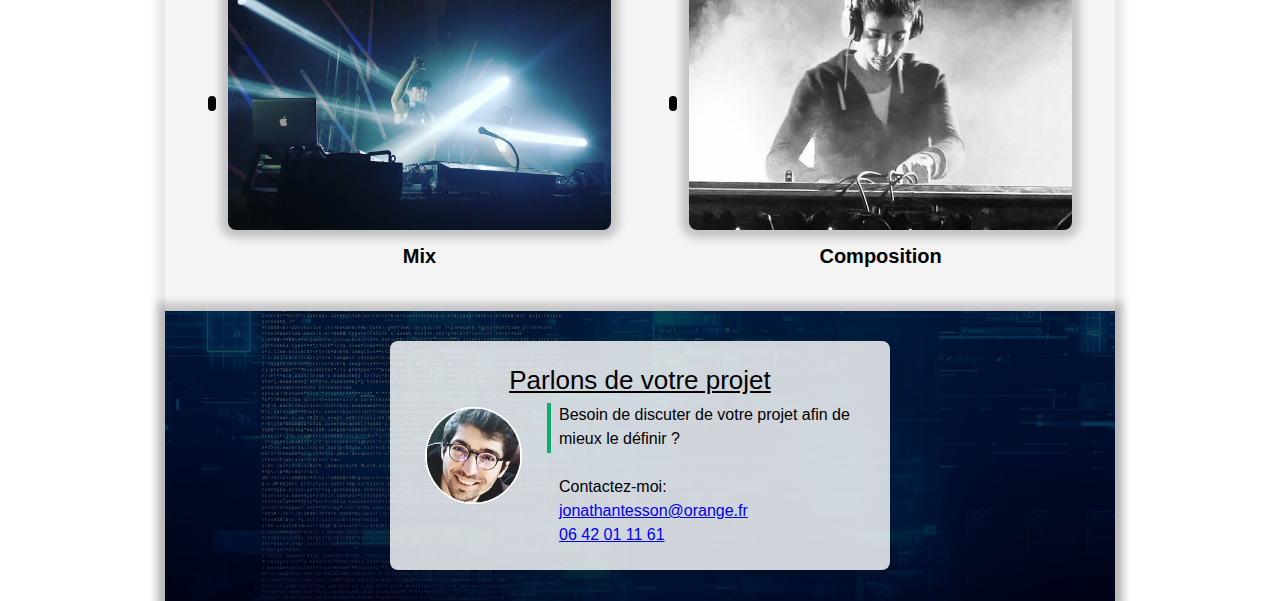
==== commit c0e247ff: "Add files via upload" ====
--- a/index.html
+++ b/index.html
@@ -139,7 +139,7 @@
         <p class="musique2"></p>
         
 
-        <div class="separateur"></div>
+       
 
         <div class="bonus">
     
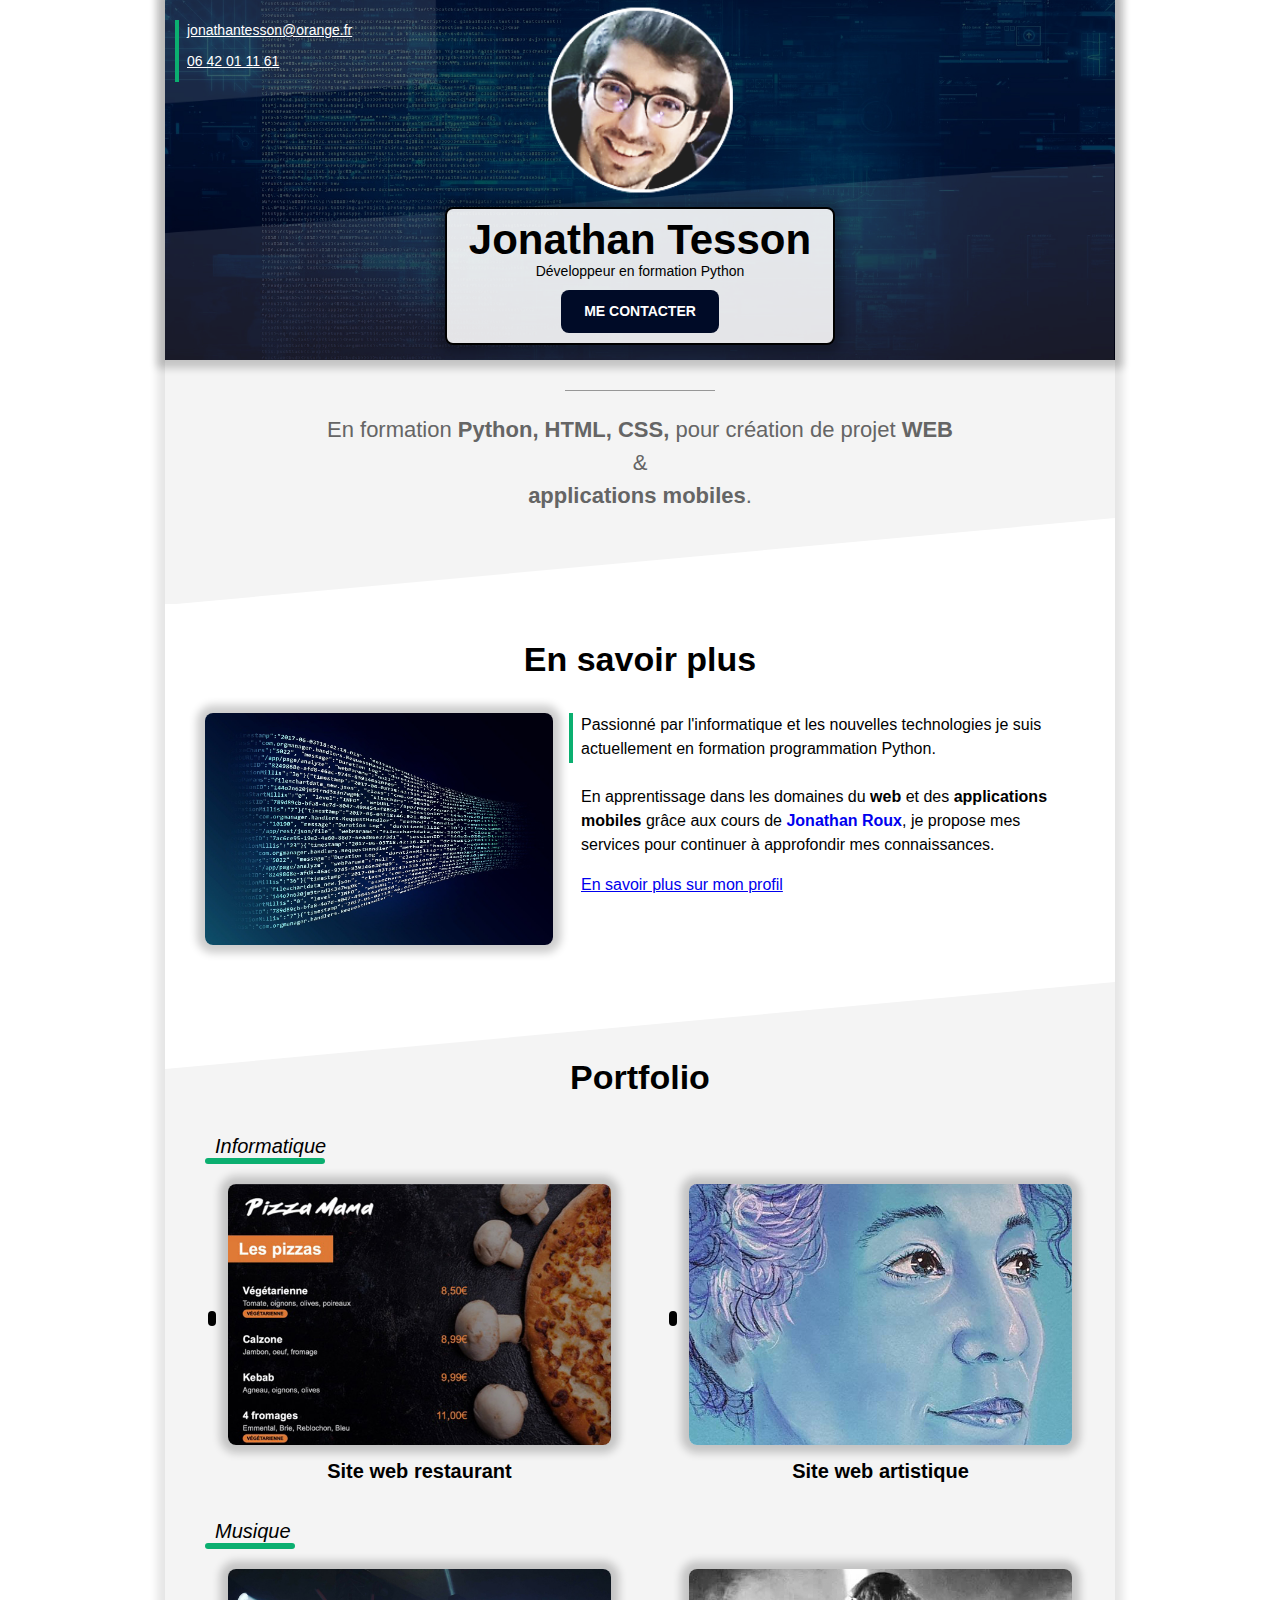
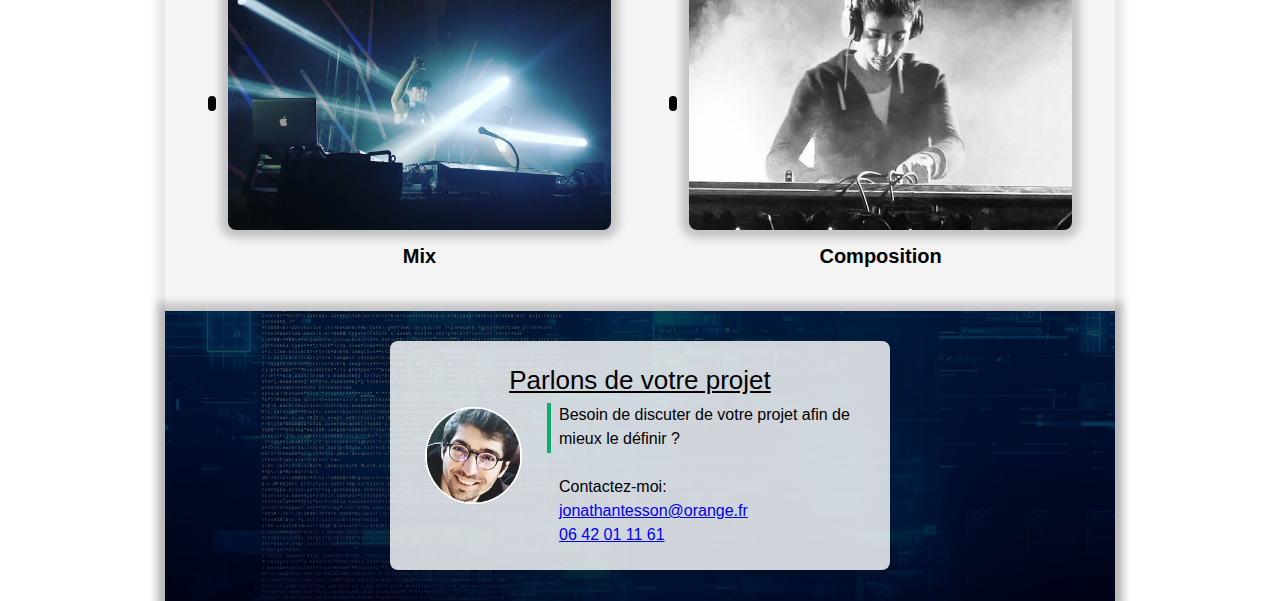
==== commit d52de3e2: "Add files via upload" ====
--- a/index.html
+++ b/index.html
@@ -58,7 +58,7 @@
     <div class="section section-grise1">
 
        <div class="separateur"></div>
-        <p>En formation <b>Python, HTML, CSS, </b>pour création de <b>projet WEB <br>&<br> applications mobiles</b> iOS/Android.</p>
+        <p>En formation <b>Python, HTML, CSS, </b>pour création de projet <b>WEB</b><br>&<br><b>applications mobiles</b>.</p>
         
 
     </div>
--- a/style.css
+++ b/style.css
@@ -755,7 +755,14 @@
 
 
 
-
+    .xxxcolor {
+    
+        width: 130px;
+    
+        
+        
+    }
+    
     
 
 
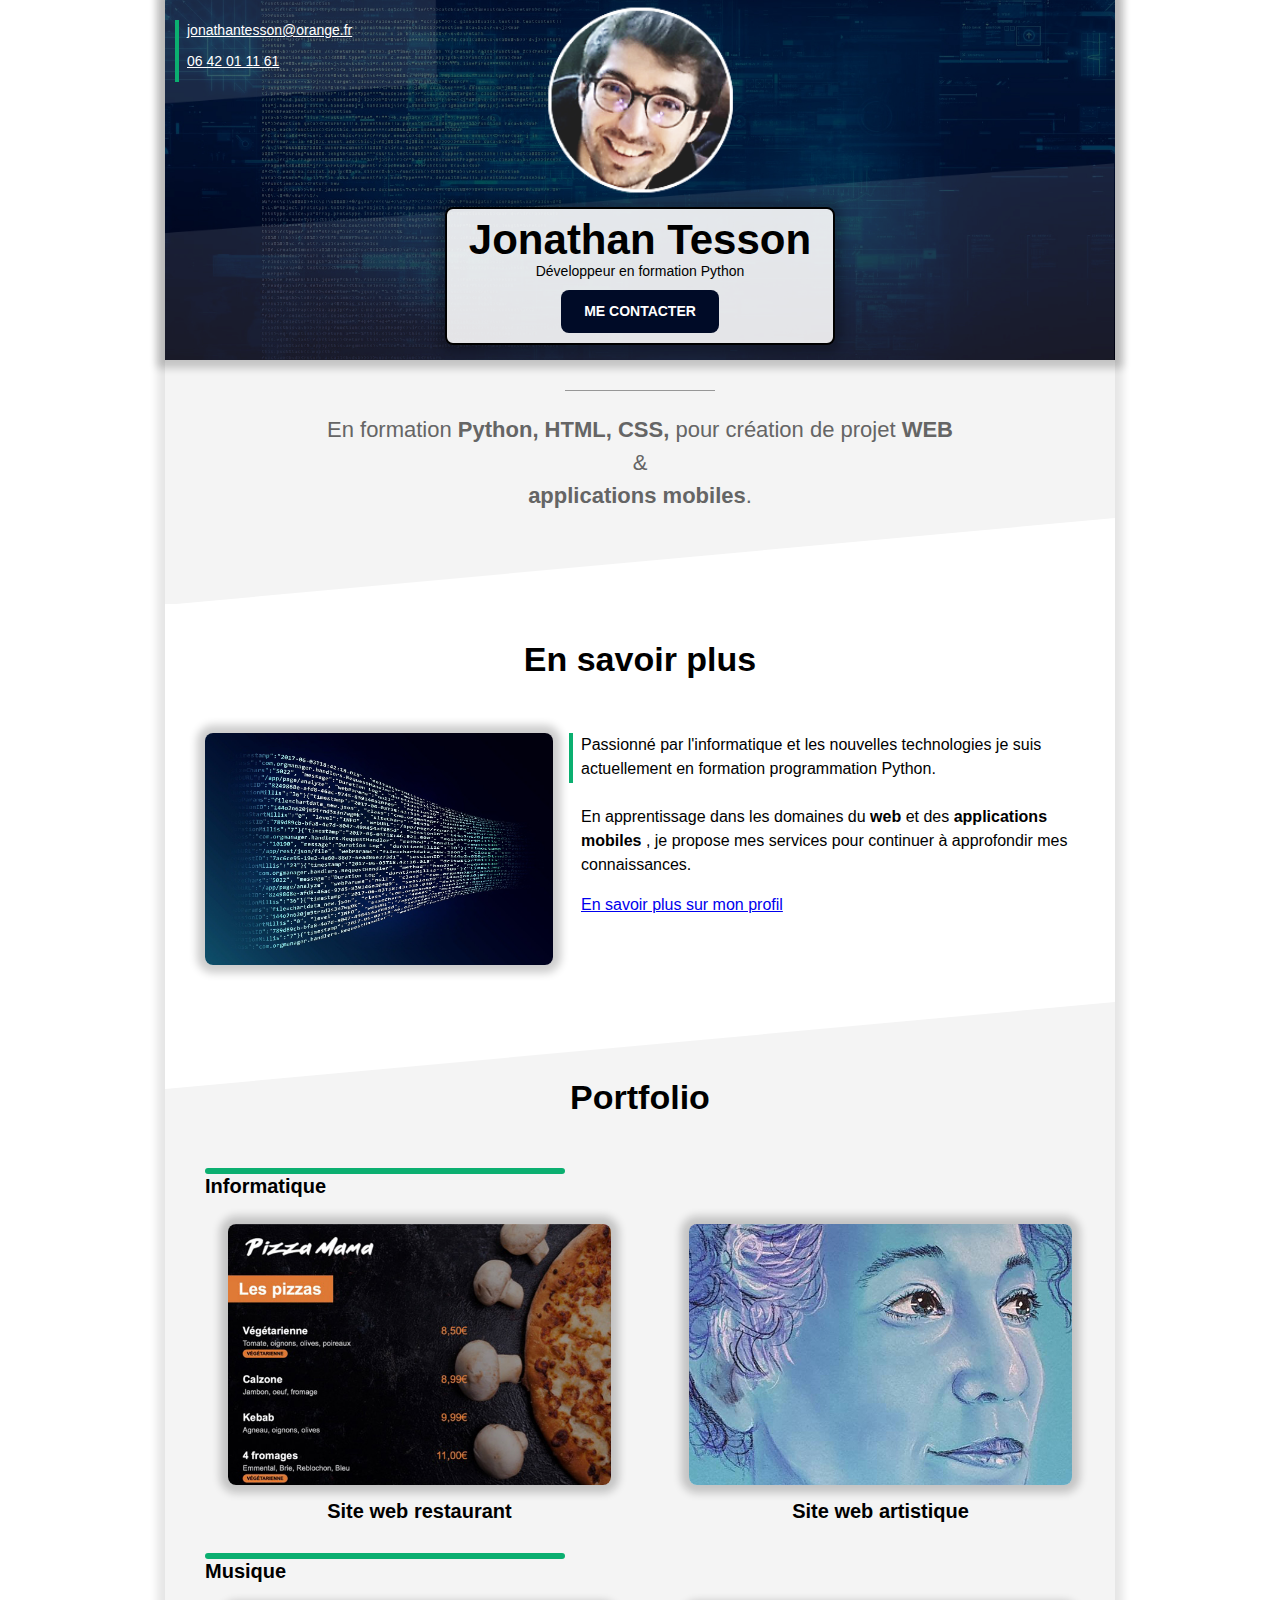
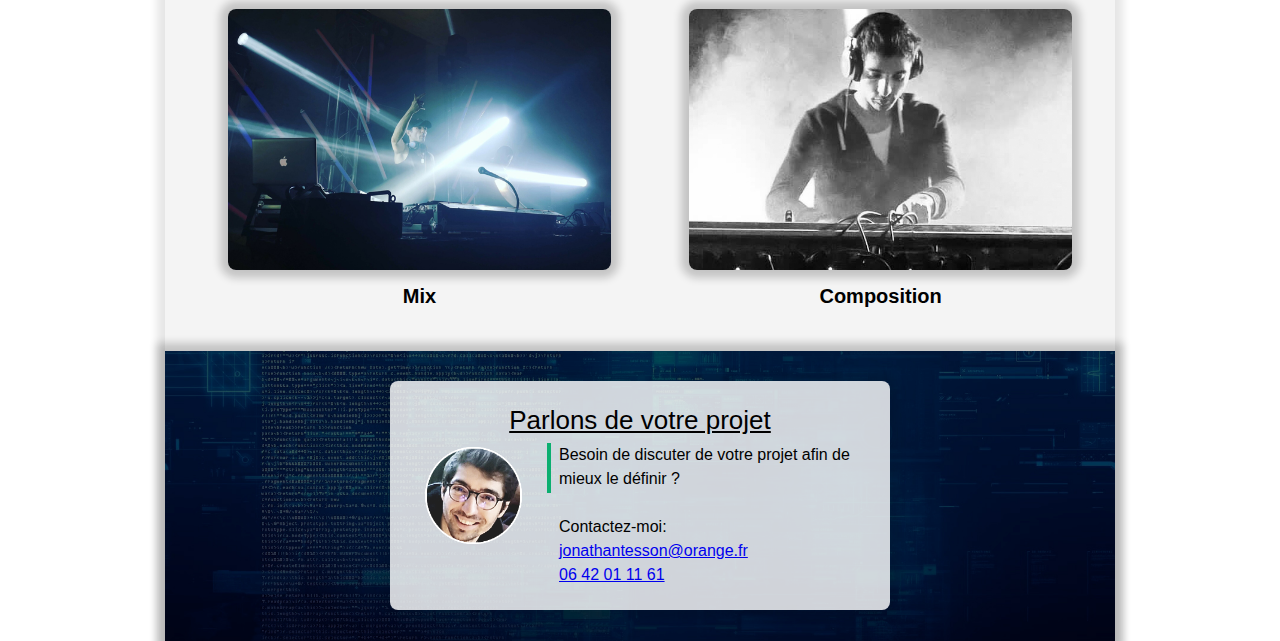
==== commit 66427c97: "Add files via upload" ====
--- a/index.html
+++ b/index.html
@@ -69,7 +69,7 @@
         <img src="image/profile2.jpg" class="col-contenu" class="encadrer"/>
         <div class="col-contenu float-right">
             <div class="texte-avec-ligne-verticale">
-                <p>Passionné par l'informatique et les nouvelles technologies je suis actuellement en formation programmation Python.<br><br> En apprentissage dans les domaines du <b>web</b> et des <b>applications mobiles</b> grâce aux cours de <a style="text-decoration: none; font-weight: bold;" href="https://jonathanroux.com/fr/" target="_blank">Jonathan Roux</a>, je propose mes services pour continuer à approfondir mes connaissances.</p>
+                <p>Passionné par l'informatique et les nouvelles technologies je suis actuellement en formation programmation Python.<br><br> En apprentissage dans les domaines du <b>web</b> et des <b>applications mobiles</b> <!-- grâce aux cours de <a style="text-decoration: none; font-weight: bold;" href="https://jonathanroux.com/fr/" target="_blank">Jonathan Roux</a> -->, je propose mes services pour continuer à approfondir mes connaissances.</p>
                 <a href="https://www.linkedin.com/in/jonathan-tesson-info" target="_blank">En savoir plus sur mon profil</a>     
             </div>
             <!--<div class="linkedin">
--- a/style.css
+++ b/style.css
@@ -309,13 +309,12 @@
 }
 
 .xxxtexte {
-    font-family: 'Gill Sans', 'Gill Sans MT', Calibri, 'Trebuchet MS', sans-serif, 'Arial Narrow', Arial, sans-serif;
+    
     
     font-size: 20px;
-    font-weight: lighter;
-    font-style: italic;
-   
-    padding-left: 10px;
+    font-weight: bold;
+    
+    padding-left: 0px;
     border-radius: 8px;
     color:black;
     margin-bottom: -20px;
@@ -335,7 +334,7 @@
 
 .xxxcolor {
     
-    width: 120px;
+    width: 80%;
     background-color:var(--color1) ;
     border-radius: 8px;
     height: 6px;
@@ -343,14 +342,14 @@
     max-width: 360px;
     
     display: inline-block;
-    margin-top: 17px;
+    margin-top: -13px;
     
     
 }
 
 
 .xxxcolorx {   
-    width: 90px;
+    width: 80%;
     background-color:var(--color1) ;
     border-radius: 8px;
     height: 6px;
@@ -358,7 +357,7 @@
     max-width: 360px;
     
     display: inline-block;
-    margin-top: 17px;
+    margin-top: -13px;
 
  }
 
@@ -481,6 +480,7 @@
     text-align: center;
     font-size: 34px;
     margin-top: 0px;
+    padding-bottom: 20PX;
 
 
 
@@ -544,14 +544,16 @@
   
 }
 
+
 div.barre-verticale {
 
-    height: 15px;
+    height: 8px;
     width: 8px;
     
     margin-right: 8px ;
-    background-color: black;
-    border-radius: 8px;
+    background-color: transparent;
+    border-radius: 8px;
+    
 
 
     
@@ -755,13 +757,6 @@
 
 
 
-    .xxxcolor {
-    
-        width: 130px;
-    
-        
-        
-    }
     
     
 
